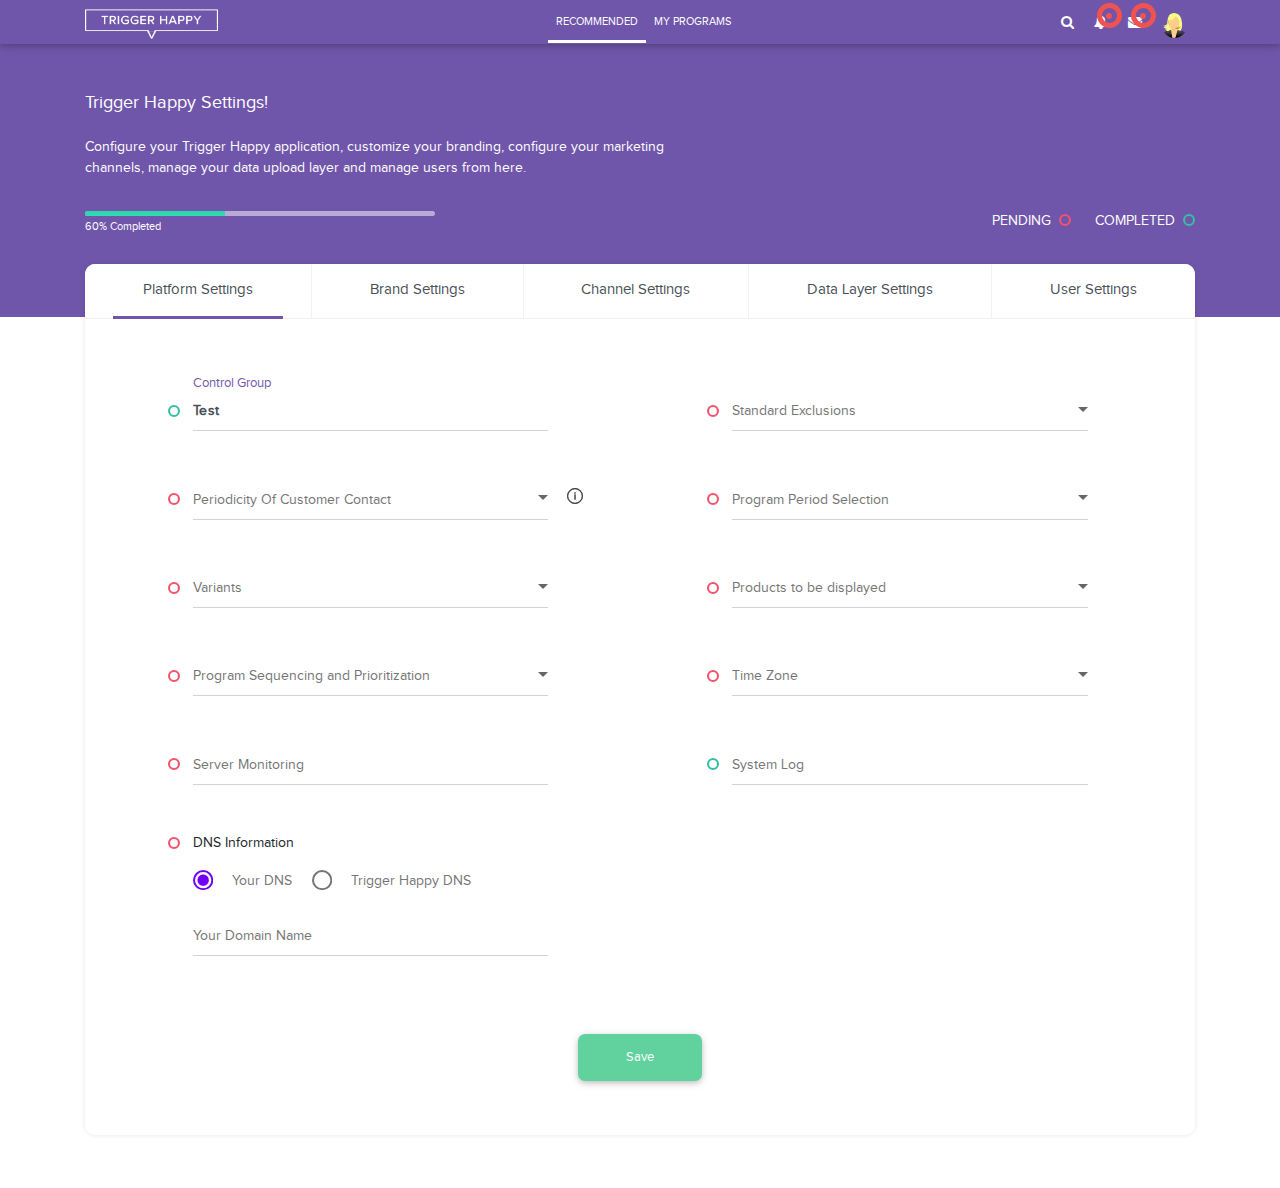
==== index.html @ 9b384349 "happy trigger html files" ====
<!DOCTYPE html>
<html lang="en">

<head>
  <meta charset="utf-8">
  <meta name="viewport" content="width=device-width, initial-scale=1, shrink-to-fit=no">
  <meta http-equiv="x-ua-compatible" content="ie=edge">
  <title>Happy Trigger</title>
  <!-- Font Awesome -->
  <link rel="stylesheet" href="https://maxcdn.bootstrapcdn.com/font-awesome/4.7.0/css/font-awesome.min.css">
  <!-- Bootstrap core CSS -->
  <link href="css/bootstrap.min.css" rel="stylesheet">
  <!-- Material Design Bootstrap -->
  <link href="css/mdb.min.css" rel="stylesheet">
  <!-- Your custom styles (optional) -->
  <link rel="stylesheet" href="styles.css" />
  <link href="css/skins/flat/purple.css" rel="stylesheet">
</head>

<body>
	<nav class="navbar navbar-expand-lg navbar-dark">
		<div class="container">
			<button class="navbar-toggler" type="button" data-toggle="collapse" data-target="#navbarTogglerDemo03" aria-controls="navbarTogglerDemo03"
			 aria-expanded="false" aria-label="Toggle navigation">
				<span class="navbar-toggler-icon"></span>
			</button>
			<a class="navbar-brand" href="#">
				<img src="img/happytrigger/logo.png" class="mh-25" alt="" title="" />
			</a>
			<div class="collapse navbar-collapse" id="navbarTogglerDemo03">
				<ul class="navbar-nav mr-auto mt-2 mt-lg-0">
					<li class="nav-item active">
						<a class="nav-link" href="#">RECOMMENDED</a>
					</li>
					<li class="nav-item">
						<a class="nav-link" href="#">MY PROGRAMS</a>
					</li>
				</ul>
				<ul class="header-cta my-2 my-lg-0 dropdown show">
					 <li class="ml-2 mr-2 pt-2 hidden-sm-down search-box"> <a class="hidden-sm-down text-muted color-white" href="javascript:void(0)"><i class="fa fa-search"></i></a>
                            <form class="app-search">
                                <input type="text" class="form-control" placeholder="Search here"> <a class="srh-btn"><i class="fa fa-close"></i></a> </form>
                        </li>
					
					<li class="ml-2 mr-2 pt-2 dropdown">
                            <a class="dropdown-toggle color-white text-muted text-muted  " href="#" data-toggle="dropdown" aria-haspopup="true" aria-expanded="false"> <i class="fa fa-bell"></i>
								<div class="notify"> <span class="heartbit"></span> <span class="point"></span> </div>
							</a>
                            <div class="dropdown-menu dropdown-menu-right mailbox animated zoomIn">
                                <ul class="default-ul">
                                    <li>
                                        <div class="drop-title">Notifications</div>
                                    </li>
                                    <li>
                                        <div class="message-center">
                                            <!-- Message -->
                                            <a href="#">
                                                <div class="btn btn-danger btn-circle m-r-10"><i class="fa fa-link"></i></div>
                                                <div class="mail-contnet">
                                                    <h5>This is title</h5> <span class="mail-desc">Just see the my new admin!</span> <span class="time">9:30 AM</span>
                                                </div>
                                            </a>
                                            <!-- Message -->
                                            <a href="#">
                                                <div class="btn btn-success btn-circle m-r-10"><i class="ti-calendar"></i></div>
                                                <div class="mail-contnet">
                                                    <h5>This is another title</h5> <span class="mail-desc">Just a reminder that you have event</span> <span class="time">9:10 AM</span>
                                                </div>
                                            </a>
                                            <!-- Message -->
                                            <a href="#">
                                                <div class="btn btn-info btn-circle m-r-10"><i class="ti-settings"></i></div>
                                                <div class="mail-contnet">
                                                    <h5>This is title</h5> <span class="mail-desc">You can customize this template as you want</span> <span class="time">9:08 AM</span>
                                                </div>
                                            </a>
                                            <!-- Message -->
                                            <a href="#">
                                                <div class="btn btn-primary btn-circle m-r-10"><i class="ti-user"></i></div>
                                                <div class="mail-contnet">
                                                    <h5>This is another title</h5> <span class="mail-desc">Just see the my admin!</span> <span class="time">9:02 AM</span>
                                                </div>
                                            </a>
                                        </div>
                                    </li>
                                    <li>
                                        <a class="nav-link text-center" href="javascript:void(0);"> <strong>Check all notifications</strong> <i class="fa fa-angle-right"></i> </a>
                                    </li>
                                </ul>
                            </div>
							
					</li>
					<li class="ml-2 mr-2 pt-2 dropdown">
                            <a class="dropdown-toggle text-muted color-white" href="#" id="2" data-toggle="dropdown" aria-haspopup="true" aria-expanded="false"> <i class="fa fa-envelope"></i>
								<div class="notify"> <span class="heartbit"></span> <span class="point"></span> </div>
							</a>
                            <div class="dropdown-menu dropdown-menu-right mailbox animated zoomIn" aria-labelledby="2">
                                <ul class="default-ul">
                                    <li>
                                        <div class="drop-title">You have 4 new messages</div>
                                    </li>
                                    <li>
                                        <div class="message-center">
                                            <!-- Message -->
                                            <a href="#">
                                                <div class="user-img"> <img src="img/happytrigger/users/5.jpg" alt="user" class="img-circle"> <span class="profile-status online pull-right"></span> </div>
                                                <div class="mail-contnet">
                                                    <h5>Michael Qin</h5> <span class="mail-desc">Just see the my admin!</span> <span class="time">9:30 AM</span>
                                                </div>
                                            </a>
                                            <!-- Message -->
                                            <a href="#">
                                                <div class="user-img"> <img src="img/happytrigger/users/2.jpg" alt="user" class="img-circle"> <span class="profile-status busy pull-right"></span> </div>
                                                <div class="mail-contnet">
                                                    <h5>John Doe</h5> <span class="mail-desc">I've sung a song! See you at</span> <span class="time">9:10 AM</span>
                                                </div>
                                            </a>
                                            <!-- Message -->
                                            <a href="#">
                                                <div class="user-img"> <img src="img/happytrigger/users/3.jpg" alt="user" class="img-circle"> <span class="profile-status away pull-right"></span> </div>
                                                <div class="mail-contnet">
                                                    <h5>Mr. John</h5> <span class="mail-desc">I am a singer!</span> <span class="time">9:08 AM</span>
                                                </div>
                                            </a>
                                            <!-- Message -->
                                            <a href="#">
                                                <div class="user-img"> <img src="img/happytrigger/users/4.jpg" alt="user" class="img-circle"> <span class="profile-status offline pull-right"></span> </div>
                                                <div class="mail-contnet">
                                                    <h5>Michael Qin</h5> <span class="mail-desc">Just see the my admin!</span> <span class="time">9:02 AM</span>
                                                </div>
                                            </a>
                                        </div>
                                    </li>
                                    <li>
                                        <a class="nav-link text-center" href="javascript:void(0);"> <strong>See all e-Mails</strong> <i class="fa fa-angle-right"></i> </a>
                                    </li>
                                </ul>
                            </div>
                        </li>
					<!-- <li class="ml-2 mr-2 pt-2 dropdown show"><a href="#" data-toggle="dropdown" aria-haspopup="true" aria-expanded="false" class="color-white"><i class="fa fa-bell"></i></a>
						<div class="dropdown-menu" aria-labelledby="dropdownMenuLink">
							<a class="dropdown-item" href="#">Action</a>
							<a class="dropdown-item" href="#">Another action</a>
							<a class="dropdown-item" href="#">Something else here</a>
						</div>
					</li>
					<li class="ml-2 mr-2 pt-2 dropdown show"><a href="#" data-toggle="dropdown" aria-haspopup="true" aria-expanded="false" class="color-white"><i class="fa fa-envelope"></i></a>
						<div class="dropdown-menu" aria-labelledby="dropdownMenuLink">
							<a class="dropdown-item" href="#">Action</a>
							<a class="dropdown-item" href="#">Another action</a>
							<a class="dropdown-item" href="#">Something else here</a>
						</div>
					</li> -->
				
					<li class="ml-2 mr-2 pt-1 mb-pull-right "><img class="img-responsive rounded-circle" width="25" height="25" src="img/happytrigger/user-icon.png"
						 alt="" title="" /></li>
				</ul>
			</div>
		</div>
	</nav>

	<section class="header-bottom py-5">
		<div class="container">
			<div class="row">
				<div class="col-sm-12">
					<h4 class="color-white pb-3">Trigger Happy Settings!</h4>
					<p class="color-white">Configure your Trigger Happy application, customize your branding, configure your marketing <br/> channels, manage your data upload layer and manage users from here.</p>
				</div>
			</div>
			<div class="row mt-3 pb-3">
				<div class="col-sm-12 col-md-4">
					<div class="progress" style="height:5px">
						<div class="progress-bar" style="width:40%;height:10px"></div>
					</div>
					<p class="color-white"><small>60% Completed</small></p>
				</div>
				<div class="col-sm-12 col-md-8 text-right">
					<ul class="default-ul pull-right status-ul color-white li-iblock">
						<li class="pending text-uppercase">Pending</li>
						<li class="completed text-uppercase">Completed</li>
					</ul>
				</div>
			</div>
		</div>
	</section>
	<section class="settings-area">
		<div class="container">
			<div class="settings-area">
				<ul class="nav nav-pills nav-fill mb-tabs">
					<li class="nav-item">
						<a class="nav-link active" data-toggle="tab" href="#tab1">Platform Settings</a>
					</li>
					<li class="nav-item">
						<a class="nav-link" data-toggle="tab" href="#tab2">Brand Settings</a>
					</li>
					<li class="nav-item">
						<a class="nav-link" data-toggle="tab" href="#tab3">Channel Settings</a>
					</li>
					<li class="nav-item">
						<a class="nav-link" data-toggle="tab" href="#tab3">Data Layer Settings</a>
					</li>
					<li class="nav-item">
						<a class="nav-link" data-toggle="tab" href="#tab3">User Settings</a>
					</li>
				</ul>
				<!-- Tab panes -->
				<div class="tab-content mb-form-fields pt-5">
					<div class="tab-pane active container" id="tab1">
						<div class="row">
							<div class="col-md-10 offset-md-1">
								<div class="row justify-content-between">
									<div class="col-md-5">
										<div class="form-group md-form completed">
											<input type="text" value="Test" id="form1" class="form-control">
											<label for="form1" class="">Control Group</label>
										</div>
									</div>
									<div class="col-md-5">
										<div class="form-group md-form pending select-field">
											<input type="text" id="form2" class="form-control open-input-modal">
											<label for="form2" class="">Standard Exclusions</label>
										</div>
									</div>
								</div>
								
								<div class="row justify-content-between">
									<div class="col-md-5">
										<div class="form-group md-form pending help-area select-field">
											<input type="text" id="form3" class="form-control open-input-modal">
											<label for="form3" class="">Periodicity Of Customer Contact</label>
											<a class="help-tag"  data-toggle="tooltip" data-placement="top" title="Pleaes select the time period before which a product <br /> account contacted via a particular Program may not be" href="javascript:void(0);">
												<img src="img/happytrigger/info.svg" alt="" title="" />
											</a>
										</div>
									</div>
									<div class="col-md-5">
										<div class="form-group md-form pending select-field">
											<input type="text" id="form4" class="form-control open-input-modal">
											<label for="form4" class="">Program Period Selection</label>
										</div>
									</div>
								</div>
								
								<div class="row justify-content-between">
									<div class="col-md-5">
										<div class="form-group md-form pending select-field">
											<input type="text" id="form5" class="form-control open-input-modal">
											<label for="form5" class="">Variants</label>
										</div>
									</div>
									<div class="col-md-5">
										<div class="form-group md-form pending select-field">
											<input type="text" id="form7" class="form-control open-input-modal">
											<label for="form7" class="">Products to be displayed</label>
										</div>
									</div>
								</div>
								
								<div class="row justify-content-between">
									<div class="col-md-5">
										<div class="form-group md-form pending select-field">
											<input type="text" id="form8" class="form-control open-input-modal">
											<label for="form8" class="">Program Sequencing and Prioritization</label>
										</div>
									</div>
									<div class="col-md-5">
										<div class="form-group md-form pending select-field">
											<input type="text" id="form9" class="form-control open-input-modal">
											<label for="form9" class="">Time Zone</label>
										</div>
									</div>
								</div>
								
								<div class="row justify-content-between">
									<div class="col-md-5">
										<div class="form-group md-form pending">
											<input type="text" id="form10" class="form-control">
											<label for="form10" class="">Server Monitoring</label>
										</div>
									</div>
									<div class="col-md-5">
										<div class="form-group md-form completed">
											<input type="text" id="form11" class="form-control">
											<label for="form11" class="">System Log</label>
										</div>
									</div>
								</div>
								<div class="row justify-content-between">
									<div class="col-md-5">
										<div class="form-group md-form pending radio-section">
											<p>DNS Information</p>
												<div class="t-radio mb-3">
														<input type="radio" name="iCheck" id="your-dns" checked> <label for="your-dns" class="mr-3">Your DNS</label>
														<input type="radio" id="happy-dns" name="iCheck"> <label for="happy-dns">Trigger Happy DNS</label>
												</div>
										</div>
										<div class="form-group md-form">
											<input type="text" class="form-control" id="form12" name="" title="" />
											<label for="form12" class="">Your Domain Name</label>
										</div>
										
									</div>
								</div>
								<div class="row py-5">
									<div class="col-md-12 text-center">
										<button type="button" class="text-capitalize btn btn-success btn-mb-success pl-5 pr-5">Save</button>
									</div>
								</div>
							</div>
						</div>
					</div>
					<div class="tab-pane container" id="tab2">
						Tab 2
					</div>
					<div class="tab-pane container" id="tab3">tab3</div>
				</div>
			</div>
		</div>
	</section>
	

  <!-- SCRIPTS -->
  <!-- JQuery -->
  <script type="text/javascript" src="js/jquery-3.3.1.min.js"></script>
  <!-- Bootstrap tooltips -->
  <script type="text/javascript" src="js/popper.min.js"></script>
  <!-- Bootstrap core JavaScript -->
  <script type="text/javascript" src="js/bootstrap.min.js"></script>
  <!-- MDB core JavaScript -->
  <script type="text/javascript" src="js/mdb.min.js"></script>
  <script type="text/javascript" src="js/jquery.slimscroll.min.js"></script>
  <script src="js/icheck.js"></script>
  
	<script>
		jQuery(document).ready(function(){
			
			// Modal
			$("input.open-input-modal").click(function(){
				$("#centralModallg").modal('show');
			});
			
			// Slimscroll
			$('.message-center').slimScroll({
				position: "right",
	            size: "5px",
	            color: "#dcdcdc"
			});
			
			// Tooltip
			$('[data-toggle="tooltip"]').tooltip({
				html : true
			});
			
			// Search implementation
			$(".search-box a, .search-box .app-search .srh-btn").on("click", function() {
				$(".app-search").slideToggle(200);
			});
			
			// icheck
			$('input').iCheck({
				checkboxClass: 'icheckbox_flat-purple',
				radioClass: 'iradio_flat-purple'
			});
			
			
		});
	</script>
	
	<!-- Central Modal Small -->
<div class="modal fade" id="centralModallg" tabindex="-1" role="dialog" aria-labelledby="myModalLabel" aria-hidden="true">

    <div class="modal-dialog modal-dialog-centered modal-lg" role="document">
    <!-- Change class .modal-sm to change the size of the modal -->


      <div class="modal-content multi-select-modal">
        <div class="modal-header py-3 px-4">
          <h4 class="modal-title w-100" id="myModalLabel">Products to be displayed</h4>
          <button type="button" class="close" data-dismiss="modal" aria-label="Close">
            <span aria-hidden="true">&times;</span>
          </button>
        </div>
        <div class="modal-body p-4">
			<div class="row">
				<div class="col-sm-6 col-md-4">
					<div class="custom-control mb-3 custom-checkbox input-selected">
						<input type="checkbox"> 
						<label>Default checkbox 1</label>
					</div>
				</div>
				<div class="col-sm-6 col-md-4">
					<div class="custom-control mb-3 custom-checkbox">
						<input type="checkbox"> 
						<label>Default checkbox 2</label>
					</div>
				</div>
				<div class="col-sm-6 col-md-4">
					<div class="custom-control mb-3 custom-checkbox">
						<input type="checkbox"> 
						<label>Default checkbox 3</label>
					</div>
				</div>
			</div>
			
			<div class="row">
				<div class="col-sm-6 col-md-4">
					<div class="custom-control mb-3 custom-radio">
						<input type="radio" name="default"> 
						<label>Default Radio 1</label>
					</div>
				</div>
				
				<div class="col-sm-6 col-md-4">
					<div class="custom-control mb-3 custom-radio">
					  <input type="radio" name="default"> 
					  <label>Default Radio 2</label>
					</div>
				</div>
				
				<div class="col-sm-6 col-md-4">
					<div class="custom-control mb-3 custom-radio input-selected">
						  <input type="radio" name="default"> 
						  <label>Default Radio 3</label>
					</div>
				</div>
				
				<div class="col-sm-6 col-md-4">
					<div class="custom-control mb-3 custom-radio">
					  <input type="radio" name="default"> 
					  <label>Default Radio 4</label>
					</div>
				</div>
			</div>
        </div>
        <div class="modal-footer py-3 px-4">
          <button type="button" class="btn btn-success btn-mb-success pl-5 pr-5 text-capitalize">Save</button>
        </div>
      </div>
    </div>
  </div>
  <!-- Central Modal Small -->
  
</body>

</html>
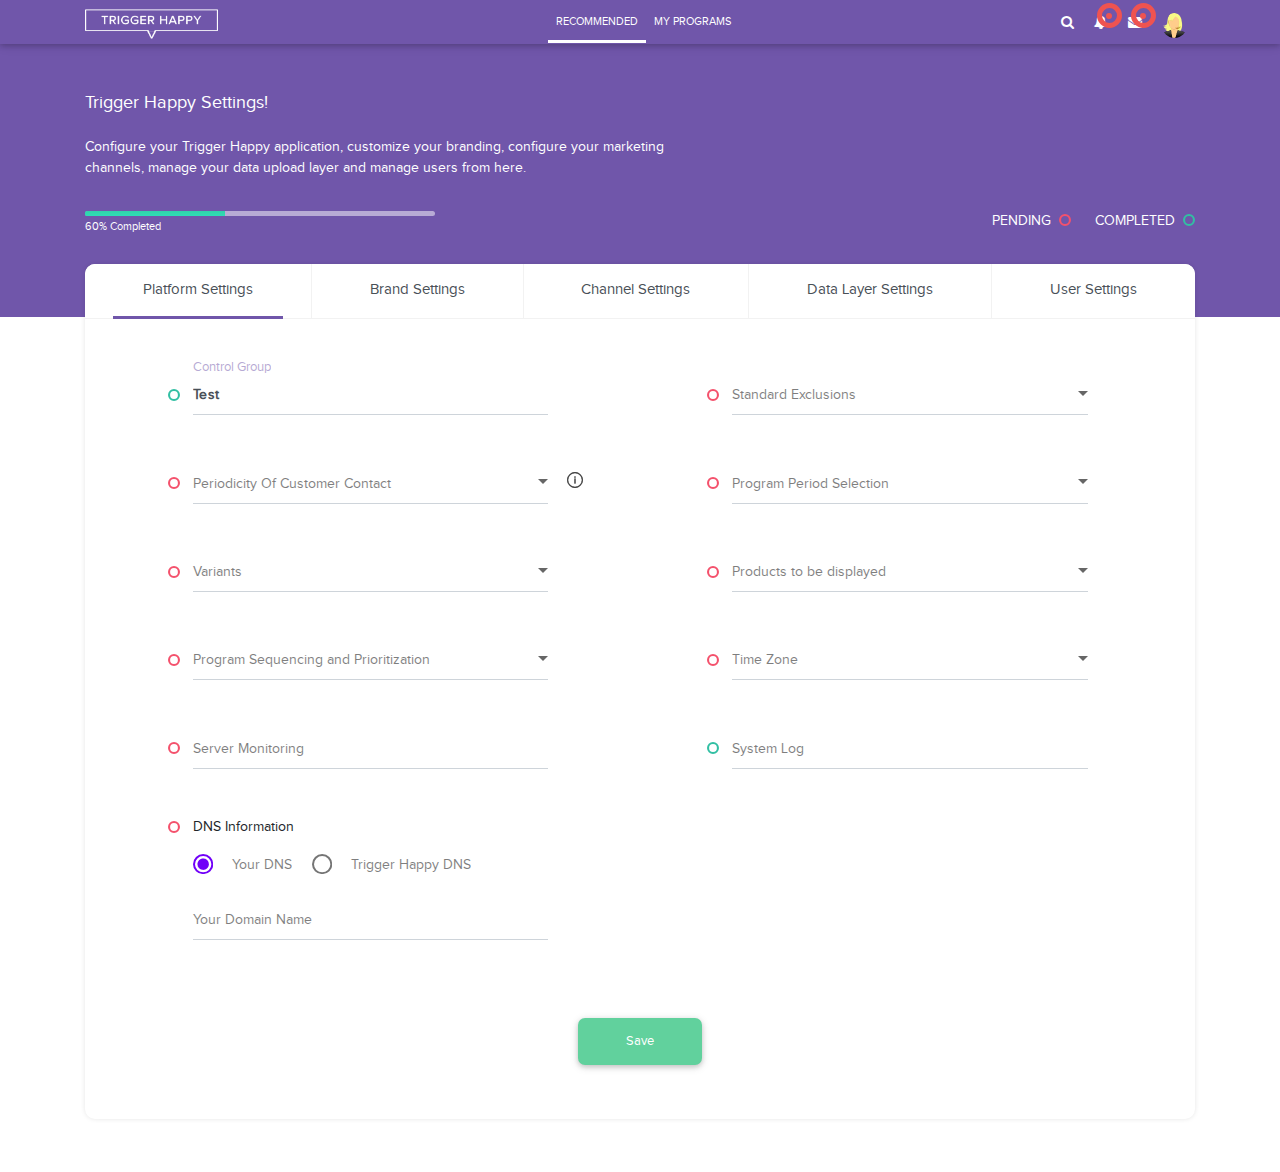
==== commit 7c51b49d: "new tabs added" ====
--- a/index.html
+++ b/index.html
@@ -2,142 +2,141 @@
 <html lang="en">
 
 <head>
-  <meta charset="utf-8">
-  <meta name="viewport" content="width=device-width, initial-scale=1, shrink-to-fit=no">
-  <meta http-equiv="x-ua-compatible" content="ie=edge">
-  <title>Happy Trigger</title>
-  <!-- Font Awesome -->
-  <link rel="stylesheet" href="https://maxcdn.bootstrapcdn.com/font-awesome/4.7.0/css/font-awesome.min.css">
-  <!-- Bootstrap core CSS -->
-  <link href="css/bootstrap.min.css" rel="stylesheet">
-  <!-- Material Design Bootstrap -->
-  <link href="css/mdb.min.css" rel="stylesheet">
-  <!-- Your custom styles (optional) -->
-  <link rel="stylesheet" href="styles.css" />
-  <link href="css/skins/flat/purple.css" rel="stylesheet">
+    <meta charset="utf-8">
+    <meta name="viewport" content="width=device-width, initial-scale=1, shrink-to-fit=no">
+    <meta http-equiv="x-ua-compatible" content="ie=edge">
+    <title>Happy Trigger</title>
+    <!-- Font Awesome -->
+    <link rel="stylesheet" href="https://maxcdn.bootstrapcdn.com/font-awesome/4.7.0/css/font-awesome.min.css">
+    <!-- Bootstrap core CSS -->
+    <link href="css/bootstrap.min.css" rel="stylesheet">
+    <!-- Material Design Bootstrap -->
+    <link href="css/mdb.min.css" rel="stylesheet">
+    <!-- Your custom styles (optional) -->
+    <link rel="stylesheet" href="styles.css" />
+    <link href="css/skins/flat/purple.css" rel="stylesheet">
 </head>
 
 <body>
-	<nav class="navbar navbar-expand-lg navbar-dark">
-		<div class="container">
-			<button class="navbar-toggler" type="button" data-toggle="collapse" data-target="#navbarTogglerDemo03" aria-controls="navbarTogglerDemo03"
-			 aria-expanded="false" aria-label="Toggle navigation">
-				<span class="navbar-toggler-icon"></span>
-			</button>
-			<a class="navbar-brand" href="#">
-				<img src="img/happytrigger/logo.png" class="mh-25" alt="" title="" />
-			</a>
-			<div class="collapse navbar-collapse" id="navbarTogglerDemo03">
-				<ul class="navbar-nav mr-auto mt-2 mt-lg-0">
-					<li class="nav-item active">
-						<a class="nav-link" href="#">RECOMMENDED</a>
-					</li>
-					<li class="nav-item">
-						<a class="nav-link" href="#">MY PROGRAMS</a>
-					</li>
-				</ul>
-				<ul class="header-cta my-2 my-lg-0 dropdown show">
-					 <li class="ml-2 mr-2 pt-2 hidden-sm-down search-box"> <a class="hidden-sm-down text-muted color-white" href="javascript:void(0)"><i class="fa fa-search"></i></a>
-                            <form class="app-search">
-                                <input type="text" class="form-control" placeholder="Search here"> <a class="srh-btn"><i class="fa fa-close"></i></a> </form>
-                        </li>
-					
-					<li class="ml-2 mr-2 pt-2 dropdown">
-                            <a class="dropdown-toggle color-white text-muted text-muted  " href="#" data-toggle="dropdown" aria-haspopup="true" aria-expanded="false"> <i class="fa fa-bell"></i>
-								<div class="notify"> <span class="heartbit"></span> <span class="point"></span> </div>
-							</a>
-                            <div class="dropdown-menu dropdown-menu-right mailbox animated zoomIn">
-                                <ul class="default-ul">
-                                    <li>
-                                        <div class="drop-title">Notifications</div>
-                                    </li>
-                                    <li>
-                                        <div class="message-center">
-                                            <!-- Message -->
-                                            <a href="#">
-                                                <div class="btn btn-danger btn-circle m-r-10"><i class="fa fa-link"></i></div>
-                                                <div class="mail-contnet">
-                                                    <h5>This is title</h5> <span class="mail-desc">Just see the my new admin!</span> <span class="time">9:30 AM</span>
-                                                </div>
-                                            </a>
-                                            <!-- Message -->
-                                            <a href="#">
-                                                <div class="btn btn-success btn-circle m-r-10"><i class="ti-calendar"></i></div>
-                                                <div class="mail-contnet">
-                                                    <h5>This is another title</h5> <span class="mail-desc">Just a reminder that you have event</span> <span class="time">9:10 AM</span>
-                                                </div>
-                                            </a>
-                                            <!-- Message -->
-                                            <a href="#">
-                                                <div class="btn btn-info btn-circle m-r-10"><i class="ti-settings"></i></div>
-                                                <div class="mail-contnet">
-                                                    <h5>This is title</h5> <span class="mail-desc">You can customize this template as you want</span> <span class="time">9:08 AM</span>
-                                                </div>
-                                            </a>
-                                            <!-- Message -->
-                                            <a href="#">
-                                                <div class="btn btn-primary btn-circle m-r-10"><i class="ti-user"></i></div>
-                                                <div class="mail-contnet">
-                                                    <h5>This is another title</h5> <span class="mail-desc">Just see the my admin!</span> <span class="time">9:02 AM</span>
-                                                </div>
-                                            </a>
-                                        </div>
-                                    </li>
-                                    <li>
-                                        <a class="nav-link text-center" href="javascript:void(0);"> <strong>Check all notifications</strong> <i class="fa fa-angle-right"></i> </a>
-                                    </li>
-                                </ul>
-                            </div>
-							
-					</li>
-					<li class="ml-2 mr-2 pt-2 dropdown">
-                            <a class="dropdown-toggle text-muted color-white" href="#" id="2" data-toggle="dropdown" aria-haspopup="true" aria-expanded="false"> <i class="fa fa-envelope"></i>
-								<div class="notify"> <span class="heartbit"></span> <span class="point"></span> </div>
-							</a>
-                            <div class="dropdown-menu dropdown-menu-right mailbox animated zoomIn" aria-labelledby="2">
-                                <ul class="default-ul">
-                                    <li>
-                                        <div class="drop-title">You have 4 new messages</div>
-                                    </li>
-                                    <li>
-                                        <div class="message-center">
-                                            <!-- Message -->
-                                            <a href="#">
-                                                <div class="user-img"> <img src="img/happytrigger/users/5.jpg" alt="user" class="img-circle"> <span class="profile-status online pull-right"></span> </div>
-                                                <div class="mail-contnet">
-                                                    <h5>Michael Qin</h5> <span class="mail-desc">Just see the my admin!</span> <span class="time">9:30 AM</span>
-                                                </div>
-                                            </a>
-                                            <!-- Message -->
-                                            <a href="#">
-                                                <div class="user-img"> <img src="img/happytrigger/users/2.jpg" alt="user" class="img-circle"> <span class="profile-status busy pull-right"></span> </div>
-                                                <div class="mail-contnet">
-                                                    <h5>John Doe</h5> <span class="mail-desc">I've sung a song! See you at</span> <span class="time">9:10 AM</span>
-                                                </div>
-                                            </a>
-                                            <!-- Message -->
-                                            <a href="#">
-                                                <div class="user-img"> <img src="img/happytrigger/users/3.jpg" alt="user" class="img-circle"> <span class="profile-status away pull-right"></span> </div>
-                                                <div class="mail-contnet">
-                                                    <h5>Mr. John</h5> <span class="mail-desc">I am a singer!</span> <span class="time">9:08 AM</span>
-                                                </div>
-                                            </a>
-                                            <!-- Message -->
-                                            <a href="#">
-                                                <div class="user-img"> <img src="img/happytrigger/users/4.jpg" alt="user" class="img-circle"> <span class="profile-status offline pull-right"></span> </div>
-                                                <div class="mail-contnet">
-                                                    <h5>Michael Qin</h5> <span class="mail-desc">Just see the my admin!</span> <span class="time">9:02 AM</span>
-                                                </div>
-                                            </a>
-                                        </div>
-                                    </li>
-                                    <li>
-                                        <a class="nav-link text-center" href="javascript:void(0);"> <strong>See all e-Mails</strong> <i class="fa fa-angle-right"></i> </a>
-                                    </li>
-                                </ul>
-                            </div>
-                        </li>
-					<!-- <li class="ml-2 mr-2 pt-2 dropdown show"><a href="#" data-toggle="dropdown" aria-haspopup="true" aria-expanded="false" class="color-white"><i class="fa fa-bell"></i></a>
+    <nav class="navbar navbar-expand-lg navbar-dark">
+        <div class="container">
+            <button class="navbar-toggler" type="button" data-toggle="collapse" data-target="#navbarTogglerDemo03" aria-controls="navbarTogglerDemo03" aria-expanded="false" aria-label="Toggle navigation">
+                <span class="navbar-toggler-icon"></span>
+            </button>
+            <a class="navbar-brand" href="#">
+                <img src="img/happytrigger/logo.png" class="mh-25" alt="" title="" />
+            </a>
+            <div class="collapse navbar-collapse" id="navbarTogglerDemo03">
+                <ul class="navbar-nav mr-auto mt-2 mt-lg-0">
+                    <li class="nav-item active">
+                        <a class="nav-link" href="#">RECOMMENDED</a>
+                    </li>
+                    <li class="nav-item">
+                        <a class="nav-link" href="#">MY PROGRAMS</a>
+                    </li>
+                </ul>
+                <ul class="header-cta my-2 my-lg-0 dropdown show">
+                    <li class="ml-2 mr-2 pt-2 hidden-sm-down search-box"> <a class="hidden-sm-down text-muted color-white" href="javascript:void(0)"><i class="fa fa-search"></i></a>
+                        <form class="app-search">
+                            <input type="text" class="form-control" placeholder="Search here"> <a class="srh-btn"><i class="fa fa-close"></i></a> </form>
+                    </li>
+
+                    <li class="ml-2 mr-2 pt-2 dropdown">
+                        <a class="dropdown-toggle color-white text-muted text-muted  " href="#" data-toggle="dropdown" aria-haspopup="true" aria-expanded="false"> <i class="fa fa-bell"></i>
+                            <div class="notify"> <span class="heartbit"></span> <span class="point"></span> </div>
+                        </a>
+                        <div class="dropdown-menu dropdown-menu-right mailbox animated zoomIn">
+                            <ul class="default-ul">
+                                <li>
+                                    <div class="drop-title">Notifications</div>
+                                </li>
+                                <li>
+                                    <div class="message-center">
+                                        <!-- Message -->
+                                        <a href="#">
+                                            <div class="btn btn-danger btn-circle m-r-10"><i class="fa fa-link"></i></div>
+                                            <div class="mail-contnet">
+                                                <h5>This is title</h5> <span class="mail-desc">Just see the my new admin!</span> <span class="time">9:30 AM</span>
+                                            </div>
+                                        </a>
+                                        <!-- Message -->
+                                        <a href="#">
+                                            <div class="btn btn-success btn-circle m-r-10"><i class="ti-calendar"></i></div>
+                                            <div class="mail-contnet">
+                                                <h5>This is another title</h5> <span class="mail-desc">Just a reminder that you have event</span> <span class="time">9:10 AM</span>
+                                            </div>
+                                        </a>
+                                        <!-- Message -->
+                                        <a href="#">
+                                            <div class="btn btn-info btn-circle m-r-10"><i class="ti-settings"></i></div>
+                                            <div class="mail-contnet">
+                                                <h5>This is title</h5> <span class="mail-desc">You can customize this template as you want</span> <span class="time">9:08 AM</span>
+                                            </div>
+                                        </a>
+                                        <!-- Message -->
+                                        <a href="#">
+                                            <div class="btn btn-primary btn-circle m-r-10"><i class="ti-user"></i></div>
+                                            <div class="mail-contnet">
+                                                <h5>This is another title</h5> <span class="mail-desc">Just see the my admin!</span> <span class="time">9:02 AM</span>
+                                            </div>
+                                        </a>
+                                    </div>
+                                </li>
+                                <li>
+                                    <a class="nav-link text-center" href="javascript:void(0);"> <strong>Check all notifications</strong> <i class="fa fa-angle-right"></i> </a>
+                                </li>
+                            </ul>
+                        </div>
+
+                    </li>
+                    <li class="ml-2 mr-2 pt-2 dropdown">
+                        <a class="dropdown-toggle text-muted color-white" href="#" id="2" data-toggle="dropdown" aria-haspopup="true" aria-expanded="false"> <i class="fa fa-envelope"></i>
+                            <div class="notify"> <span class="heartbit"></span> <span class="point"></span> </div>
+                        </a>
+                        <div class="dropdown-menu dropdown-menu-right mailbox animated zoomIn" aria-labelledby="2">
+                            <ul class="default-ul">
+                                <li>
+                                    <div class="drop-title">You have 4 new messages</div>
+                                </li>
+                                <li>
+                                    <div class="message-center">
+                                        <!-- Message -->
+                                        <a href="#">
+                                            <div class="user-img"> <img src="img/happytrigger/users/5.jpg" alt="user" class="img-circle"> <span class="profile-status online pull-right"></span> </div>
+                                            <div class="mail-contnet">
+                                                <h5>Michael Qin</h5> <span class="mail-desc">Just see the my admin!</span> <span class="time">9:30 AM</span>
+                                            </div>
+                                        </a>
+                                        <!-- Message -->
+                                        <a href="#">
+                                            <div class="user-img"> <img src="img/happytrigger/users/2.jpg" alt="user" class="img-circle"> <span class="profile-status busy pull-right"></span> </div>
+                                            <div class="mail-contnet">
+                                                <h5>John Doe</h5> <span class="mail-desc">I've sung a song! See you at</span> <span class="time">9:10 AM</span>
+                                            </div>
+                                        </a>
+                                        <!-- Message -->
+                                        <a href="#">
+                                            <div class="user-img"> <img src="img/happytrigger/users/3.jpg" alt="user" class="img-circle"> <span class="profile-status away pull-right"></span> </div>
+                                            <div class="mail-contnet">
+                                                <h5>Mr. John</h5> <span class="mail-desc">I am a singer!</span> <span class="time">9:08 AM</span>
+                                            </div>
+                                        </a>
+                                        <!-- Message -->
+                                        <a href="#">
+                                            <div class="user-img"> <img src="img/happytrigger/users/4.jpg" alt="user" class="img-circle"> <span class="profile-status offline pull-right"></span> </div>
+                                            <div class="mail-contnet">
+                                                <h5>Michael Qin</h5> <span class="mail-desc">Just see the my admin!</span> <span class="time">9:02 AM</span>
+                                            </div>
+                                        </a>
+                                    </div>
+                                </li>
+                                <li>
+                                    <a class="nav-link text-center" href="javascript:void(0);"> <strong>See all e-Mails</strong> <i class="fa fa-angle-right"></i> </a>
+                                </li>
+                            </ul>
+                        </div>
+                    </li>
+                    <!-- <li class="ml-2 mr-2 pt-2 dropdown show"><a href="#" data-toggle="dropdown" aria-haspopup="true" aria-expanded="false" class="color-white"><i class="fa fa-bell"></i></a>
 						<div class="dropdown-menu" aria-labelledby="dropdownMenuLink">
 							<a class="dropdown-item" href="#">Action</a>
 							<a class="dropdown-item" href="#">Another action</a>
@@ -151,295 +150,656 @@
 							<a class="dropdown-item" href="#">Something else here</a>
 						</div>
 					</li> -->
-				
-					<li class="ml-2 mr-2 pt-1 mb-pull-right "><img class="img-responsive rounded-circle" width="25" height="25" src="img/happytrigger/user-icon.png"
-						 alt="" title="" /></li>
-				</ul>
-			</div>
-		</div>
-	</nav>
-
-	<section class="header-bottom py-5">
-		<div class="container">
-			<div class="row">
-				<div class="col-sm-12">
-					<h4 class="color-white pb-3">Trigger Happy Settings!</h4>
-					<p class="color-white">Configure your Trigger Happy application, customize your branding, configure your marketing <br/> channels, manage your data upload layer and manage users from here.</p>
-				</div>
-			</div>
-			<div class="row mt-3 pb-3">
-				<div class="col-sm-12 col-md-4">
-					<div class="progress" style="height:5px">
-						<div class="progress-bar" style="width:40%;height:10px"></div>
+
+                    <li class="ml-2 mr-2 pt-1 mb-pull-right "><img class="img-responsive rounded-circle" width="25" height="25" src="img/happytrigger/user-icon.png" alt="" title="" /></li>
+                </ul>
+            </div>
+        </div>
+    </nav>
+
+    <section class="header-bottom py-5">
+        <div class="container">
+            <div class="row">
+                <div class="col-sm-12">
+                    <h4 class="color-white pb-3">Trigger Happy Settings!</h4>
+                    <p class="color-white">Configure your Trigger Happy application, customize your branding, configure your marketing
+                        <br/> channels, manage your data upload layer and manage users from here.</p>
+                </div>
+            </div>
+            <div class="row mt-3 pb-3">
+                <div class="col-sm-12 col-md-4">
+                    <div class="progress" style="height:5px">
+                        <div class="progress-bar" style="width:40%;height:10px"></div>
+                    </div>
+                    <p class="color-white"><small>60% Completed</small></p>
+                </div>
+                <div class="col-sm-12 col-md-8 text-right">
+                    <ul class="default-ul pull-right status-ul color-white li-iblock">
+                        <li class="pending text-uppercase">Pending</li>
+                        <li class="completed text-uppercase">Completed</li>
+                    </ul>
+                </div>
+            </div>
+        </div>
+    </section>
+    <section class="settings-area">
+        <div class="container">
+            <div class="settings-area">
+                <ul class="nav nav-pills nav-fill mb-tabs">
+                    <li class="nav-item">
+                        <a class="nav-link active" data-toggle="tab" href="#tab1">Platform Settings</a>
+                    </li>
+                    <li class="nav-item">
+                        <a class="nav-link" data-toggle="tab" href="#tab2">Brand Settings</a>
+                    </li>
+                    <li class="nav-item">
+                        <a class="nav-link" data-toggle="tab" href="#tab3">Channel Settings</a>
+                    </li>
+                    <li class="nav-item">
+                        <a class="nav-link" data-toggle="tab" href="#tab4">Data Layer Settings</a>
+                    </li>
+                    <li class="nav-item">
+                        <a class="nav-link" data-toggle="tab" href="#tab5">User Settings</a>
+                    </li>
+                </ul>
+                <!-- Tab panes -->
+                <div class="tab-content mb-form-fields pt-4 mt-2">
+                    <div class="tab-pane active container" id="tab1">
+                        <div class="row">
+                            <div class="col-md-10 offset-md-1">
+                                <div class="row justify-content-between">
+                                    <div class="col-md-5">
+                                        <div class="form-group md-form completed">
+                                            <input type="text" value="Test" id="form1" class="form-control">
+                                            <label for="form1" class="">Control Group</label>
+                                        </div>
+                                    </div>
+                                    <div class="col-md-5">
+                                        <div class="form-group md-form pending select-field">
+                                            <input type="text" id="form2" class="form-control open-input-modal">
+                                            <label for="form2" class="">Standard Exclusions</label>
+                                        </div>
+                                    </div>
+                                </div>
+
+                                <div class="row justify-content-between">
+                                    <div class="col-md-5">
+                                        <div class="form-group md-form pending help-area select-field">
+                                            <input type="text" id="form3" class="form-control open-input-modal">
+                                            <label for="form3" class="">Periodicity Of Customer Contact</label>
+                                            <a class="help-tag" data-toggle="tooltip" data-placement="top" title="Pleaes select the time period before which a product <br /> account contacted via a particular Program may not be" href="javascript:void(0);">
+                                                <img src="img/happytrigger/info.svg" alt="" title="" />
+                                            </a>
+                                        </div>
+                                    </div>
+                                    <div class="col-md-5">
+                                        <div class="form-group md-form pending select-field">
+                                            <input type="text" id="form4" class="form-control open-input-modal">
+                                            <label for="form4" class="">Program Period Selection</label>
+                                        </div>
+                                    </div>
+                                </div>
+
+                                <div class="row justify-content-between">
+                                    <div class="col-md-5">
+                                        <div class="form-group md-form pending select-field">
+                                            <input type="text" id="form5" class="form-control open-input-modal">
+                                            <label for="form5" class="">Variants</label>
+                                        </div>
+                                    </div>
+                                    <div class="col-md-5">
+                                        <div class="form-group md-form pending select-field">
+                                            <input type="text" id="form7" class="form-control open-input-modal">
+                                            <label for="form7" class="">Products to be displayed</label>
+                                        </div>
+                                    </div>
+                                </div>
+
+                                <div class="row justify-content-between">
+                                    <div class="col-md-5">
+                                        <div class="form-group md-form pending select-field">
+                                            <input type="text" id="form8" class="form-control open-input-modal">
+                                            <label for="form8" class="">Program Sequencing and Prioritization</label>
+                                        </div>
+                                    </div>
+                                    <div class="col-md-5">
+                                        <div class="form-group md-form pending select-field">
+                                            <input type="text" id="form9" class="form-control open-input-modal">
+                                            <label for="form9" class="">Time Zone</label>
+                                        </div>
+                                    </div>
+                                </div>
+
+                                <div class="row justify-content-between">
+                                    <div class="col-md-5">
+                                        <div class="form-group md-form pending">
+                                            <input type="text" id="form10" class="form-control">
+                                            <label for="form10" class="">Server Monitoring</label>
+                                        </div>
+                                    </div>
+                                    <div class="col-md-5">
+                                        <div class="form-group md-form completed">
+                                            <input type="text" id="form11" class="form-control">
+                                            <label for="form11" class="">System Log</label>
+                                        </div>
+                                    </div>
+                                </div>
+                                <div class="row justify-content-between">
+                                    <div class="col-md-5">
+                                        <div class="form-group md-form pending radio-section">
+                                            <p>DNS Information</p>
+                                            <div class="t-radio mb-3">
+                                                <input type="radio" name="iCheck" id="your-dns" checked>
+                                                <label for="your-dns" class="mr-3">Your DNS</label>
+                                                <input type="radio" id="happy-dns" name="iCheck">
+                                                <label for="happy-dns">Trigger Happy DNS</label>
+                                            </div>
+                                        </div>
+                                        <div class="form-group md-form">
+                                            <input type="text" class="form-control" id="form12" name="" title="" />
+                                            <label for="form12" class="">Your Domain Name</label>
+                                        </div>
+
+                                    </div>
+                                </div>
+                                <div class="row py-5">
+                                    <div class="col-md-12 text-center">
+                                        <button type="button" class="text-capitalize btn btn-success btn-mb-success pl-5 pr-5">Save</button>
+                                    </div>
+                                </div>
+                            </div>
+                        </div>
+                    </div>
+                    <div class="tab-pane container themeCustomizeSection" id="tab2">
+                        <div class="col-md-10 offset-md-1 px-0">
+                            <label class="mb-1">Email Theme Customization</label>
+                            <div class="col-md-12 px-0 d-flex flex-row flex-wrap">
+                                <div class="col-12 col-lg-6 pl-0 pr-0 pr-lg-3">
+                                    <div class="col-md-12 px-0 mb-3 pb-1">
+                                        <p><span class="darkText mr-1">Latest CSS upload</span><span class="lightGreytxt">28 Jun, 2018 05:00pm</span></p>
+                                        <div class="d-flex flex-row flex-wrap">
+                                            <div class="col-md-6 pl-0 pr-0 pr-md-3 mb-3 mb-md-0">
+                                                <button class="text-capitalize btn py-3 px-0 w-100 waves-effect waves-light m-0 themeColorBg boxShadowNone buttonBorder rounded downloadBtn proxiSemibold pr-3 text-right">Download default CSS</button>
+                                            </div>
+                                            <div class="col-md-6 pr-0 pl-0 pl-md-3">
+                                                <div class="file-field">
+                                                    <div class="text-capitalize btn py-3 px-0 w-100 waves-effect waves-light m-0 whiteColorBg blackColorText boxShadowNone buttonBorder rounded uploadBtn position-relative proxiSemibold pr-3 text-right">
+                                                        <span class="float-right">Upload Modified CSS</span>
+                                                        <input type="file">
+                                                    </div>
+                                                    <div class="file-path-wrapper d-none">
+                                                        <input class="file-path validate" type="text" placeholder="Upload your file">
+                                                    </div>
+                                                </div>
+                                            </div>
+                                        </div>
+                                    </div>
+                                    <div class="col-md-12 px-0">
+                                        <label class="mb-1">Landing Page Theme Customization</label>
+                                        <p><span class="darkText mr-1">Latest CSS upload</span><span class="lightGreytxt">28 Jun, 2018 05:00pm</span></p>
+                                        <div class="d-flex flex-row flex-wrap">
+                                            <div class="col-md-6 pl-0 pr-0 pr-md-3 mb-3 mb-md-0">
+                                                <button class="text-capitalize btn py-3 px-0 w-100 waves-effect waves-light m-0 themeColorBg boxShadowNone buttonBorder rounded downloadBtn proxiSemibold pr-3 text-right">Download default CSS</button>
+                                            </div>
+                                            <div class="col-md-6 pr-0 pl-0 pl-md-3">
+                                                <div class="file-field">
+                                                    <div class="text-capitalize btn py-3 px-0 w-100 waves-effect waves-light m-0 whiteColorBg blackColorText boxShadowNone buttonBorder rounded uploadBtn position-relative proxiSemibold pr-3 text-right">
+                                                        <span class="float-right">Upload Modified CSS</span>
+                                                        <input type="file">
+                                                    </div>
+                                                    <div class="file-path-wrapper d-none">
+                                                        <input class="file-path validate" type="text" placeholder="Upload your file">
+                                                    </div>
+                                                </div>
+                                            </div>
+                                        </div>
+                                    </div>
+
+                                </div>
+                                <div class="col-12 col-lg-6 pl-lg-5 pl-0 pr-0">
+                                    <p><label class="m-0">Logo setting</label></p>
+                                    <div class="col-md-12 d-flex flex-row flex-wrap px-0">
+                                        <div class="col-md-6 pl-0 pr-0 pr-md-3 mb-3 mb-md-0">
+                                            <div class="buttonBorder col-md-12 px-0 text-center rounded logoSetting">
+                                                <img src="img/happytrigger/logosetting.png" width="130" alt="Logo Setting" />
+                                            </div>
+                                        </div>
+                                        <div class="col-md-6 pr-0 pl-0 pl-md-3">
+                                            <div class="file-field mb-3">
+                                                <div class="text-capitalize btn py-3 px-0 w-100 waves-effect waves-light m-0 whiteColorBg blackColorText boxShadowNone buttonBorder rounded uploadBtn position-relative proxiSemibold pr-3 text-right">
+                                                    <span class="float-right">Upload New Logo</span>
+                                                    <input type="file">
+                                                </div>
+                                                <div class="file-path-wrapper d-none">
+                                                    <input class="file-path validate" type="text" placeholder="Upload your file">
+                                                </div>
+                                            </div>
+                                            <button class="btn boxShadowNone rounded waves-effect waves-light px-4 m-0 text-capitalize logoDel proxiSemibold">Delete</button>
+                                        </div>
+                                    </div>
+
+                                </div>
+                            </div>
+
+                            <div class="col-md-12 mt-2">
+                                <div class="row justify-content-between">
+                                    <div class="col-12 col-lg-5 pl-lg-0">
+                                        <div class="form-group md-form select-field d-inline-block w-100 pending">
+                                            <input type="text" id="form13" class="form-control open-input-modal">
+                                            <label for="form13" class="">Terms and Condition</label>
+                                        </div>
+                                    </div>
+                                    <div class="col-12 col-lg-6 pl-lg-5 pr-lg-0">
+                                        <div class="form-group md-form select-field d-inline-block w-100">
+                                            <input type="text" id="form14" class="form-control open-input-modal">
+                                            <label for="form14" class="">Disclaimers</label>
+                                        </div>
+                                    </div>
+                                </div>
+                            </div>
+                            <div class="col-md-12">
+
+                                <div class="row justify-content-between">
+                                    <div class="col-12 col-lg-5 pl-lg-0">
+                                        <div class="form-group md-form d-inline-block w-100">
+                                            <input type="text" id="form15" class="form-control">
+                                            <label for="form15" class="">Enter Bank Name</label>
+                                        </div>
+                                    </div>
+                                    <div class="col-12 col-lg-6 pl-lg-5 pr-lg-0">
+                                        <div class="form-group md-form d-inline-block w-100">
+                                            <input type="text" id="form16" class="form-control">
+                                            <label for="form16" class="">Enter Bank Name</label>
+                                        </div>
+                                    </div>
+                                </div>
+                            </div>
+
+                            <div class="row py-4">
+                                <div class="col-md-12 text-center">
+                                    <button type="button" class="text-capitalize btn btn-success btn-mb-success pl-5 pr-5">Save</button>
+                                </div>
+                            </div>
+                        </div>
+                    </div>
+                    <div class="tab-pane container" id="tab3">
+                        <div class="row">
+                            <div class="col-md-10 offset-md-1">
+                                <div class="col-12 px-0">
+                                    <p class="darkText mb-0 proxiSemibold">Email</p>
+                                </div>
+                                <div class="row justify-content-between">
+                                    <div class="col-md-5">
+                                        <div class="form-group md-form pending select-field">
+                                            <input type="text" id="form17" class="form-control open-input-modal">
+                                            <label for="form17" class="">Email Service Provider</label>
+                                        </div>
+
+                                    </div>
+                                    <div class="col-md-5">
+                                        <div class="form-group md-form pending">
+                                            <input type="text" id="form18" class="form-control">
+                                            <label for="form18" class="">API Key Description</label>
+                                        </div>
+
+                                    </div>
+                                </div>
+
+                                <div class="row justify-content-between mb-4">
+                                    <div class="col-md-5">
+                                        <div class="form-group md-form pending">
+                                            <input type="text" id="form19" class="form-control">
+                                            <label for="form19" class="">Default Sender Name</label>
+                                        </div>
+                                    </div>
+                                    <div class="col-md-5">
+                                        <div class="form-group md-form pending">
+                                            <input type="text" id="form20" class="form-control">
+                                            <label for="form20" class="">Default Sender ID</label>
+                                        </div>
+                                    </div>
+                                </div>
+
+                                <div class="col-12 px-0">
+                                    <p class="darkText mb-0 proxiSemibold">SMS</p>
+                                </div>
+                                <div class="row justify-content-between">
+                                    <div class="col-md-5">
+                                        <div class="form-group md-form pending select-field">
+                                            <input type="text" id="form21" class="form-control open-input-modal">
+                                            <label for="form21" class="">SMS Service Provider</label>
+                                        </div>
+                                    </div>
+                                    <div class="col-md-5">
+                                        <div class="form-group md-form pending">
+                                            <input type="text" id="form22" class="form-control">
+                                            <label for="form22" class="">Account SID</label>
+                                        </div>
+                                    </div>
+                                </div>
+
+                                <div class="row justify-content-between mb-4">
+                                    <div class="col-md-5">
+                                        <div class="form-group md-form pending">
+                                            <input type="text" id="form23" class="form-control">
+                                            <label for="form23" class="">Auth Token</label>
+                                        </div>
+                                    </div>
+                                    <div class="col-md-5">
+                                    </div>
+                                </div>
+
+                                <div class="col-12 px-0">
+                                    <p class="darkText mb-0 proxiSemibold">Mobile Push</p>
+                                </div>
+                                <div class="row justify-content-between">
+                                    <div class="col-md-5">
+                                        <div class="form-group md-form pending select-field">
+                                            <input type="text" id="form24" class="form-control open-input-modal">
+                                            <label for="form24" class="">Android Sender ID</label>
+                                        </div>
+                                    </div>
+                                    <div class="col-md-5">
+                                        <div class="form-group md-form pending">
+                                            <input type="text" id="form25" class="form-control">
+                                            <label for="form25" class="">API Key</label>
+                                        </div>
+                                    </div>
+                                </div>
+
+                                <div class="row justify-content-between mt-3">
+                                    <div class="col-md-5">
+                                        <p><span class="darkText mr-1">Latest iOS Product Certificate</span><span class="lightGreytxt">28 Jun, 2018 05:00pm</span></p>
+                                        <div class="file-field mb-3">
+                                            <div class="text-capitalize btn py-3 px-0 pl-5 waves-effect waves-light m-0 whiteColorBg blackColorText boxShadowNone buttonBorder rounded uploadBtn position-relative proxiSemibold pr-3 text-right">
+                                                <span class="float-right">Upload iOS Product Certificate</span>
+                                                <input type="file">
+                                            </div>
+                                            <div class="file-path-wrapper d-none">
+                                                <input class="file-path validate" type="text" placeholder="Upload your file">
+                                            </div>
+                                        </div>
+                                    </div>
+                                    <div class="col-md-5">
+                                        <p><span class="darkText mr-1">Latest Upload Sandbox Certificate</span><span class="lightGreytxt">28 Jun, 2018 05:00pm</span></p>
+                                        <div class="file-field mb-3">
+                                            <div class="text-capitalize btn py-3 px-0 waves-effect waves-light m-0 whiteColorBg blackColorText boxShadowNone buttonBorder rounded uploadBtn position-relative proxiSemibold pr-3 text-right pl-5">
+                                                <span class="float-right">Upload Sandbox Certificate</span>
+                                                <input type="file">
+                                            </div>
+                                            <div class="file-path-wrapper d-none">
+                                                <input class="file-path validate" type="text" placeholder="Upload your file">
+                                            </div>
+                                        </div>
+                                    </div>
+                                </div>
+
+                                <div class="row py-5">
+                                    <div class="col-md-12 text-center">
+                                        <button type="button" class="text-capitalize btn btn-success btn-mb-success pl-5 pr-5">Save</button>
+                                    </div>
+                                </div>
+                            </div>
+                        </div>
 					</div>
-					<p class="color-white"><small>60% Completed</small></p>
-				</div>
-				<div class="col-sm-12 col-md-8 text-right">
-					<ul class="default-ul pull-right status-ul color-white li-iblock">
-						<li class="pending text-uppercase">Pending</li>
-						<li class="completed text-uppercase">Completed</li>
-					</ul>
-				</div>
-			</div>
-		</div>
-	</section>
-	<section class="settings-area">
-		<div class="container">
-			<div class="settings-area">
-				<ul class="nav nav-pills nav-fill mb-tabs">
-					<li class="nav-item">
-						<a class="nav-link active" data-toggle="tab" href="#tab1">Platform Settings</a>
-					</li>
-					<li class="nav-item">
-						<a class="nav-link" data-toggle="tab" href="#tab2">Brand Settings</a>
-					</li>
-					<li class="nav-item">
-						<a class="nav-link" data-toggle="tab" href="#tab3">Channel Settings</a>
-					</li>
-					<li class="nav-item">
-						<a class="nav-link" data-toggle="tab" href="#tab3">Data Layer Settings</a>
-					</li>
-					<li class="nav-item">
-						<a class="nav-link" data-toggle="tab" href="#tab3">User Settings</a>
-					</li>
-				</ul>
-				<!-- Tab panes -->
-				<div class="tab-content mb-form-fields pt-5">
-					<div class="tab-pane active container" id="tab1">
-						<div class="row">
-							<div class="col-md-10 offset-md-1">
-								<div class="row justify-content-between">
-									<div class="col-md-5">
-										<div class="form-group md-form completed">
-											<input type="text" value="Test" id="form1" class="form-control">
-											<label for="form1" class="">Control Group</label>
+					<div class="tab-pane container" id="tab4">
+							<div class="row">
+									<div class="col-md-10 offset-md-1">
+										<div class="col-md-12 d-flex flex-row flex-wrap px-0">
+											<div class="col-md-7 px-0 text-center text-md-left">
+												<label class="darkText proxiSemibold">Confirm Installation of VPN Key</label>
+												<div class="row px-3 align-items-center justify-content-center align-items-md-start justify-content-md-start">
+												<div class="mr-4">
+														<div class="custom-control mb-3 custom-checkbox input-selected pl-0">
+															<input type="checkbox">
+															<label class="darkText proxiSemibold">Yes</label>
+														</div>
+													</div>
+													<div>
+														<div class="custom-control pl-0 mb-3 custom-checkbox">
+															<input type="checkbox">
+															<label class="darkText proxiSemibold">No</label>
+														</div>
+													</div>
+												</div>
+											</div>
+											<div class="col-md-5 text-center text-md-left">
+													<button class="text-capitalize btn py-3 px-0 pl-5 waves-effect waves-light m-0 themeColorBg boxShadowNone buttonBorder rounded downloadBtn proxiSemibold pr-3 text-center w-100 vpnDownload">VPN Download</button>
+											</div>
 										</div>
 									</div>
-									<div class="col-md-5">
-										<div class="form-group md-form pending select-field">
-											<input type="text" id="form2" class="form-control open-input-modal">
-											<label for="form2" class="">Standard Exclusions</label>
+							</div>
+							<div class="row py-5">
+                                    <div class="col-md-12 text-center">
+                                        <button type="button" class="text-capitalize btn btn-success btn-mb-success pl-5 pr-5">Save</button>
+                                    </div>
+                                </div>
+					</div>
+
+					<div class="tab-pane container numberOfUsers" id="tab5">
+							<div class="row">
+									<div class="col-md-12 px-4">
+										<div class="row">
+											<div class="col-md-9">
+												<label>Total Number of Users</label>
+												<p>1034</p>
+											</div>
+											<div class="col-md-3">
+													<button class="text-capitalize btn py-3 px-0 pl-5 waves-effect waves-light m-0 themeColorBg boxShadowNone buttonBorder rounded  proxiSemibold pr-3 text-center w-100 vpnDownload">Create New User</button>
+											</div>
 										</div>
 									</div>
-								</div>
-								
-								<div class="row justify-content-between">
-									<div class="col-md-5">
-										<div class="form-group md-form pending help-area select-field">
-											<input type="text" id="form3" class="form-control open-input-modal">
-											<label for="form3" class="">Periodicity Of Customer Contact</label>
-											<a class="help-tag"  data-toggle="tooltip" data-placement="top" title="Pleaes select the time period before which a product <br /> account contacted via a particular Program may not be" href="javascript:void(0);">
-												<img src="img/happytrigger/info.svg" alt="" title="" />
-											</a>
-										</div>
-									</div>
-									<div class="col-md-5">
-										<div class="form-group md-form pending select-field">
-											<input type="text" id="form4" class="form-control open-input-modal">
-											<label for="form4" class="">Program Period Selection</label>
-										</div>
+							</div>
+							<div class="row">
+									<div class="table-responsive">
+										<table class="table" id="dtBasicExample">
+											<thead>
+												<tr>
+													<th><div class="custom-control custom-checkbox">
+															<input type="checkbox" class="custom-control-input" id="defaultUnchecked">
+														</div>
+													</th>
+													<th>User Name & Email</th>
+													<th>First Name</th>
+													<th>Last Name</th>
+													<th>Password</th>
+													<th>Status</th>
+													<th>Seed User</th>
+													<th>Role</th>
+													<th>Department</th>
+													<th>Edit</th>
+												</tr>
+											</thead>
+											<tbody>
+												<tr>
+													<td><div class="custom-control custom-checkbox">
+															<input type="checkbox" class="custom-control-input" id="defaultUnchecked">
+														</div></td>
+													<td><label class="w-100">Dhipumathew</label><span>dhipumathew04@gmail.com</span></td>
+													<td>Dhipu</td>
+													<td>Mathew</td>
+													<td>Mathew0#</td>
+													<td class="activeUser proxiSemibold">Active</td>
+													<td>Yes</td>
+													<td>Creator</td>
+													<td>Credit</td>
+													<td>...</td>
+												</tr>
+												<tr>
+														<td><div class="custom-control custom-checkbox">
+																<input type="checkbox" class="custom-control-input" id="defaultUnchecked">
+															</div></td>
+														<td><label class="w-100">Dhipumathew</label><span>dhipumathew04@gmail.com</span></td>
+														<td>Dhipu</td>
+														<td>Mathew</td>
+														<td>Mathew0#</td>
+														<td class="activeUser proxiSemibold">Active</td>
+														<td>Yes</td>
+														<td>Creator</td>
+														<td>Credit</td>
+														<td>...</td>
+													</tr>
+													<tr>
+															<td><div class="custom-control custom-checkbox">
+																	<input type="checkbox" class="custom-control-input" id="defaultUnchecked">
+																</div></td>
+															<td><label class="w-100">Bharani</label><span>dhipumathew04@gmail.com</span></td>
+															<td>Dhipu</td>
+															<td>Mathew</td>
+															<td>Mathew0#</td>
+															<td class="inActiveUser proxiSemibold">Inactive</td>
+															<td>Yes</td>
+															<td>Creator</td>
+															<td>Credit</td>
+															<td>...</td>
+														</tr>
+														<tr>
+																<td><div class="custom-control custom-checkbox">
+																		<input type="checkbox" class="custom-control-input" id="defaultUnchecked">
+																	</div></td>
+																<td><label class="w-100">Arun</label><span>dhipumathew04@gmail.com</span></td>
+																<td>Dhipu</td>
+																<td>Mathew</td>
+																<td>Mathew0#</td>
+																<td class="inActiveUser proxiSemibold">Inactive</td>
+																<td>Yes</td>
+																<td>Creator</td>
+																<td>Credit</td>
+																<td>...</td>
+															</tr>
+											</tbody>
+										</table>
 									</div>
 								</div>
-								
-								<div class="row justify-content-between">
-									<div class="col-md-5">
-										<div class="form-group md-form pending select-field">
-											<input type="text" id="form5" class="form-control open-input-modal">
-											<label for="form5" class="">Variants</label>
-										</div>
-									</div>
-									<div class="col-md-5">
-										<div class="form-group md-form pending select-field">
-											<input type="text" id="form7" class="form-control open-input-modal">
-											<label for="form7" class="">Products to be displayed</label>
-										</div>
-									</div>
-								</div>
-								
-								<div class="row justify-content-between">
-									<div class="col-md-5">
-										<div class="form-group md-form pending select-field">
-											<input type="text" id="form8" class="form-control open-input-modal">
-											<label for="form8" class="">Program Sequencing and Prioritization</label>
-										</div>
-									</div>
-									<div class="col-md-5">
-										<div class="form-group md-form pending select-field">
-											<input type="text" id="form9" class="form-control open-input-modal">
-											<label for="form9" class="">Time Zone</label>
-										</div>
-									</div>
-								</div>
-								
-								<div class="row justify-content-between">
-									<div class="col-md-5">
-										<div class="form-group md-form pending">
-											<input type="text" id="form10" class="form-control">
-											<label for="form10" class="">Server Monitoring</label>
-										</div>
-									</div>
-									<div class="col-md-5">
-										<div class="form-group md-form completed">
-											<input type="text" id="form11" class="form-control">
-											<label for="form11" class="">System Log</label>
-										</div>
-									</div>
-								</div>
-								<div class="row justify-content-between">
-									<div class="col-md-5">
-										<div class="form-group md-form pending radio-section">
-											<p>DNS Information</p>
-												<div class="t-radio mb-3">
-														<input type="radio" name="iCheck" id="your-dns" checked> <label for="your-dns" class="mr-3">Your DNS</label>
-														<input type="radio" id="happy-dns" name="iCheck"> <label for="happy-dns">Trigger Happy DNS</label>
-												</div>
-										</div>
-										<div class="form-group md-form">
-											<input type="text" class="form-control" id="form12" name="" title="" />
-											<label for="form12" class="">Your Domain Name</label>
-										</div>
-										
-									</div>
-								</div>
-								<div class="row py-5">
-									<div class="col-md-12 text-center">
-										<button type="button" class="text-capitalize btn btn-success btn-mb-success pl-5 pr-5">Save</button>
-									</div>
-								</div>
-							</div>
-						</div>
 					</div>
-					<div class="tab-pane container" id="tab2">
-						Tab 2
-					</div>
-					<div class="tab-pane container" id="tab3">tab3</div>
-				</div>
-			</div>
-		</div>
-	</section>
+                </div>
+            </div>
+        </div>
+    </section>
+
+    <!-- SCRIPTS -->
+    <!-- JQuery -->
+    <script type="text/javascript" src="js/jquery-3.3.1.min.js"></script>
+    <!-- Bootstrap tooltips -->
+    <script type="text/javascript" src="js/popper.min.js"></script>
+    <!-- Bootstrap core JavaScript -->
+    <script type="text/javascript" src="js/bootstrap.min.js"></script>
+    <!-- MDB core JavaScript -->
+    <script type="text/javascript" src="js/mdb.min.js"></script>
+    <script type="text/javascript" src="js/jquery.slimscroll.min.js"></script>
+    <script src="js/icheck.js"></script>
+
+    <script>
+        jQuery(document).ready(function() {
+
 	
 
-  <!-- SCRIPTS -->
-  <!-- JQuery -->
-  <script type="text/javascript" src="js/jquery-3.3.1.min.js"></script>
-  <!-- Bootstrap tooltips -->
-  <script type="text/javascript" src="js/popper.min.js"></script>
-  <!-- Bootstrap core JavaScript -->
-  <script type="text/javascript" src="js/bootstrap.min.js"></script>
-  <!-- MDB core JavaScript -->
-  <script type="text/javascript" src="js/mdb.min.js"></script>
-  <script type="text/javascript" src="js/jquery.slimscroll.min.js"></script>
-  <script src="js/icheck.js"></script>
-  
-	<script>
-		jQuery(document).ready(function(){
+
+
+            // Modal
+            $("input.open-input-modal").click(function() {
+                $("#centralModallg").modal('show');
+            });
+
+            // Slimscroll
+            $('.message-center').slimScroll({
+                position: "right",
+                size: "5px",
+                color: "#dcdcdc"
+            });
+
+            // Tooltip
+            $('[data-toggle="tooltip"]').tooltip({
+                html: true
+            });
+
+            // Search implementation
+            $(".search-box a, .search-box .app-search .srh-btn").on("click", function() {
+                $(".app-search").slideToggle(200);
+            });
+
+            // icheck
+            $('input').iCheck({
+                checkboxClass: 'icheckbox_flat-purple',
+                radioClass: 'iradio_flat-purple'
+            });
 			
-			// Modal
-			$("input.open-input-modal").click(function(){
-				$("#centralModallg").modal('show');
-			});
-			
-			// Slimscroll
-			$('.message-center').slimScroll({
-				position: "right",
-	            size: "5px",
-	            color: "#dcdcdc"
-			});
-			
-			// Tooltip
-			$('[data-toggle="tooltip"]').tooltip({
-				html : true
-			});
-			
-			// Search implementation
-			$(".search-box a, .search-box .app-search .srh-btn").on("click", function() {
-				$(".app-search").slideToggle(200);
-			});
-			
-			// icheck
-			$('input').iCheck({
-				checkboxClass: 'icheckbox_flat-purple',
-				radioClass: 'iradio_flat-purple'
-			});
-			
-			
-		});
-	</script>
-	
-	<!-- Central Modal Small -->
-<div class="modal fade" id="centralModallg" tabindex="-1" role="dialog" aria-labelledby="myModalLabel" aria-hidden="true">
-
-    <div class="modal-dialog modal-dialog-centered modal-lg" role="document">
-    <!-- Change class .modal-sm to change the size of the modal -->
-
-
-      <div class="modal-content multi-select-modal">
-        <div class="modal-header py-3 px-4">
-          <h4 class="modal-title w-100" id="myModalLabel">Products to be displayed</h4>
-          <button type="button" class="close" data-dismiss="modal" aria-label="Close">
-            <span aria-hidden="true">&times;</span>
-          </button>
+        });
+    </script>
+
+    <!-- Central Modal Small -->
+    <div class="modal fade" id="centralModallg" tabindex="-1" role="dialog" aria-labelledby="myModalLabel" aria-hidden="true">
+
+        <div class="modal-dialog modal-dialog-centered modal-lg" role="document">
+            <!-- Change class .modal-sm to change the size of the modal -->
+
+            <div class="modal-content multi-select-modal">
+                <div class="modal-header py-3 px-4">
+                    <h4 class="modal-title w-100" id="myModalLabel">Products to be displayed</h4>
+                    <button type="button" class="close" data-dismiss="modal" aria-label="Close">
+                        <span aria-hidden="true">&times;</span>
+                    </button>
+                </div>
+                <div class="modal-body p-4">
+                    <div class="row">
+                        <div class="col-sm-6 col-md-4">
+                            <div class="custom-control mb-3 custom-checkbox input-selected">
+                                <input type="checkbox">
+                                <label>Default checkbox 1</label>
+                            </div>
+                        </div>
+                        <div class="col-sm-6 col-md-4">
+                            <div class="custom-control mb-3 custom-checkbox">
+                                <input type="checkbox">
+                                <label>Default checkbox 2</label>
+                            </div>
+                        </div>
+                        <div class="col-sm-6 col-md-4">
+                            <div class="custom-control mb-3 custom-checkbox">
+                                <input type="checkbox">
+                                <label>Default checkbox 3</label>
+                            </div>
+                        </div>
+                    </div>
+
+                    <div class="row">
+                        <div class="col-sm-6 col-md-4">
+                            <div class="custom-control mb-3 custom-radio">
+                                <input type="radio" name="default">
+                                <label>Default Radio 1</label>
+                            </div>
+                        </div>
+
+                        <div class="col-sm-6 col-md-4">
+                            <div class="custom-control mb-3 custom-radio">
+                                <input type="radio" name="default">
+                                <label>Default Radio 2</label>
+                            </div>
+                        </div>
+
+                        <div class="col-sm-6 col-md-4">
+                            <div class="custom-control mb-3 custom-radio input-selected">
+                                <input type="radio" name="default">
+                                <label>Default Radio 3</label>
+                            </div>
+                        </div>
+
+                        <div class="col-sm-6 col-md-4">
+                            <div class="custom-control mb-3 custom-radio">
+                                <input type="radio" name="default">
+                                <label>Default Radio 4</label>
+                            </div>
+                        </div>
+                    </div>
+                </div>
+                <div class="modal-footer py-3 px-4">
+                    <button type="button" class="btn btn-success btn-mb-success pl-5 pr-5 text-capitalize">Save</button>
+                </div>
+            </div>
         </div>
-        <div class="modal-body p-4">
-			<div class="row">
-				<div class="col-sm-6 col-md-4">
-					<div class="custom-control mb-3 custom-checkbox input-selected">
-						<input type="checkbox"> 
-						<label>Default checkbox 1</label>
-					</div>
-				</div>
-				<div class="col-sm-6 col-md-4">
-					<div class="custom-control mb-3 custom-checkbox">
-						<input type="checkbox"> 
-						<label>Default checkbox 2</label>
-					</div>
-				</div>
-				<div class="col-sm-6 col-md-4">
-					<div class="custom-control mb-3 custom-checkbox">
-						<input type="checkbox"> 
-						<label>Default checkbox 3</label>
-					</div>
-				</div>
-			</div>
-			
-			<div class="row">
-				<div class="col-sm-6 col-md-4">
-					<div class="custom-control mb-3 custom-radio">
-						<input type="radio" name="default"> 
-						<label>Default Radio 1</label>
-					</div>
-				</div>
-				
-				<div class="col-sm-6 col-md-4">
-					<div class="custom-control mb-3 custom-radio">
-					  <input type="radio" name="default"> 
-					  <label>Default Radio 2</label>
-					</div>
-				</div>
-				
-				<div class="col-sm-6 col-md-4">
-					<div class="custom-control mb-3 custom-radio input-selected">
-						  <input type="radio" name="default"> 
-						  <label>Default Radio 3</label>
-					</div>
-				</div>
-				
-				<div class="col-sm-6 col-md-4">
-					<div class="custom-control mb-3 custom-radio">
-					  <input type="radio" name="default"> 
-					  <label>Default Radio 4</label>
-					</div>
-				</div>
-			</div>
-        </div>
-        <div class="modal-footer py-3 px-4">
-          <button type="button" class="btn btn-success btn-mb-success pl-5 pr-5 text-capitalize">Save</button>
-        </div>
-      </div>
     </div>
-  </div>
-  <!-- Central Modal Small -->
-  
+    <!-- Central Modal Small -->
+
 </body>
 
 </html>--- a/styles.css
+++ b/styles.css
@@ -4,6 +4,12 @@
 @font-face {
   font-family: 'proxima_novaregular';
   src: url("font/proximanova/proximanovaregular-webfont.woff2") format("woff2"), url("font/proximanova/proximanovaregular-webfont.woff") format("woff");
+  font-weight: normal;
+  font-style: normal; }
+
+@font-face {
+  font-family: 'proxima_novasemibold';
+  src: url("font/proximanova/ProximaNova-Semibold.woff2") format("woff2"), url("font/proximanova/ProximaNova-Semibold.woff") format("woff");
   font-weight: normal;
   font-style: normal; }
 
@@ -596,3 +602,120 @@
         bottom: 0;
         right: 0;
         margin: 0px auto; } }
+
+.themeColorBg {
+  background-color: #7056aa !important; }
+
+.whiteColorBg {
+  background-color: #ffffff !important; }
+
+.blackColorText {
+  color: #000 !important; }
+
+.boxShadowNone {
+  box-shadow: none; }
+
+.cursor {
+  cursor: pointer; }
+
+.buttonBorder {
+  border: 1px solid rgba(112, 112, 112, 0.33); }
+
+.proxiSemibold {
+  font-family: proxima_novasemibold; }
+
+.logoSetting {
+  padding: 29px 0px; }
+
+.themeCustomizeSection .pending {
+  position: relative; }
+  .themeCustomizeSection .pending:before {
+    content: '';
+    position: absolute;
+    top: 14px;
+    left: -25px;
+    display: inline-block;
+    background: url(img/happytrigger/c-wpink.svg) no-repeat;
+    width: 12px;
+    height: 12px; }
+
+.themeCustomizeSection label {
+  font-size: 12px;
+  opacity: 0.54;
+  color: #000 !important;
+  font-weight: 600; }
+
+.themeCustomizeSection button {
+  font-size: 14px;
+  font-weight: 600; }
+
+.lightGreytxt {
+  font-size: 12px;
+  opacity: 0.54;
+  color: #000 !important;
+  font-weight: 600; }
+
+.darkText {
+  font-size: 14px;
+  color: #000;
+  font-weight: 600; }
+
+.logoDel {
+  background-color: #8b8686 !important; }
+
+.downloadBtn {
+  background-image: url("img/happytrigger/downloadIcon.png");
+  background-repeat: no-repeat;
+  background-position-y: center;
+  background-position-x: 15px; }
+
+.uploadBtn {
+  background-image: url("img/happytrigger/uploadIcon.png");
+  background-repeat: no-repeat;
+  background-position-y: center;
+  background-position-x: 15px; }
+  .uploadBtn span {
+    font-weight: 600;
+    font-size: 14px; }
+  .uploadBtn input {
+    background: transparent;
+    font-size: 0px;
+    border: none;
+    position: absolute;
+    width: 100%;
+    left: 0;
+    top: 0;
+    bottom: 0;
+    opacity: 0;
+    cursor: pointer; }
+
+.md-form label {
+  font-size: 14px;
+  color: #000;
+  opacity: .5;
+  font-weight: normal; }
+
+.vpnDownload {
+  max-width: 247px;
+  background-position-x: 23%; }
+
+.numberOfUsers table {
+  border: 1px solid #eaeaea; }
+  .numberOfUsers table th {
+    color: #757575;
+    font-size: 11px;
+    vertical-align: middle;
+    border-bottom: 1px solid #eaeaea; }
+  .numberOfUsers table td {
+    vertical-align: middle;
+    font-size: 13px;
+    color: #5e5e5e;
+    border-color: #eaeaea !important; }
+    .numberOfUsers table td label {
+      font-size: 13px;
+      font-weight: 600; }
+    .numberOfUsers table td span {
+      font-size: 12px; }
+  .numberOfUsers table td.activeUser {
+    color: #61d19d !important;
+    font-size: 11px !important; }
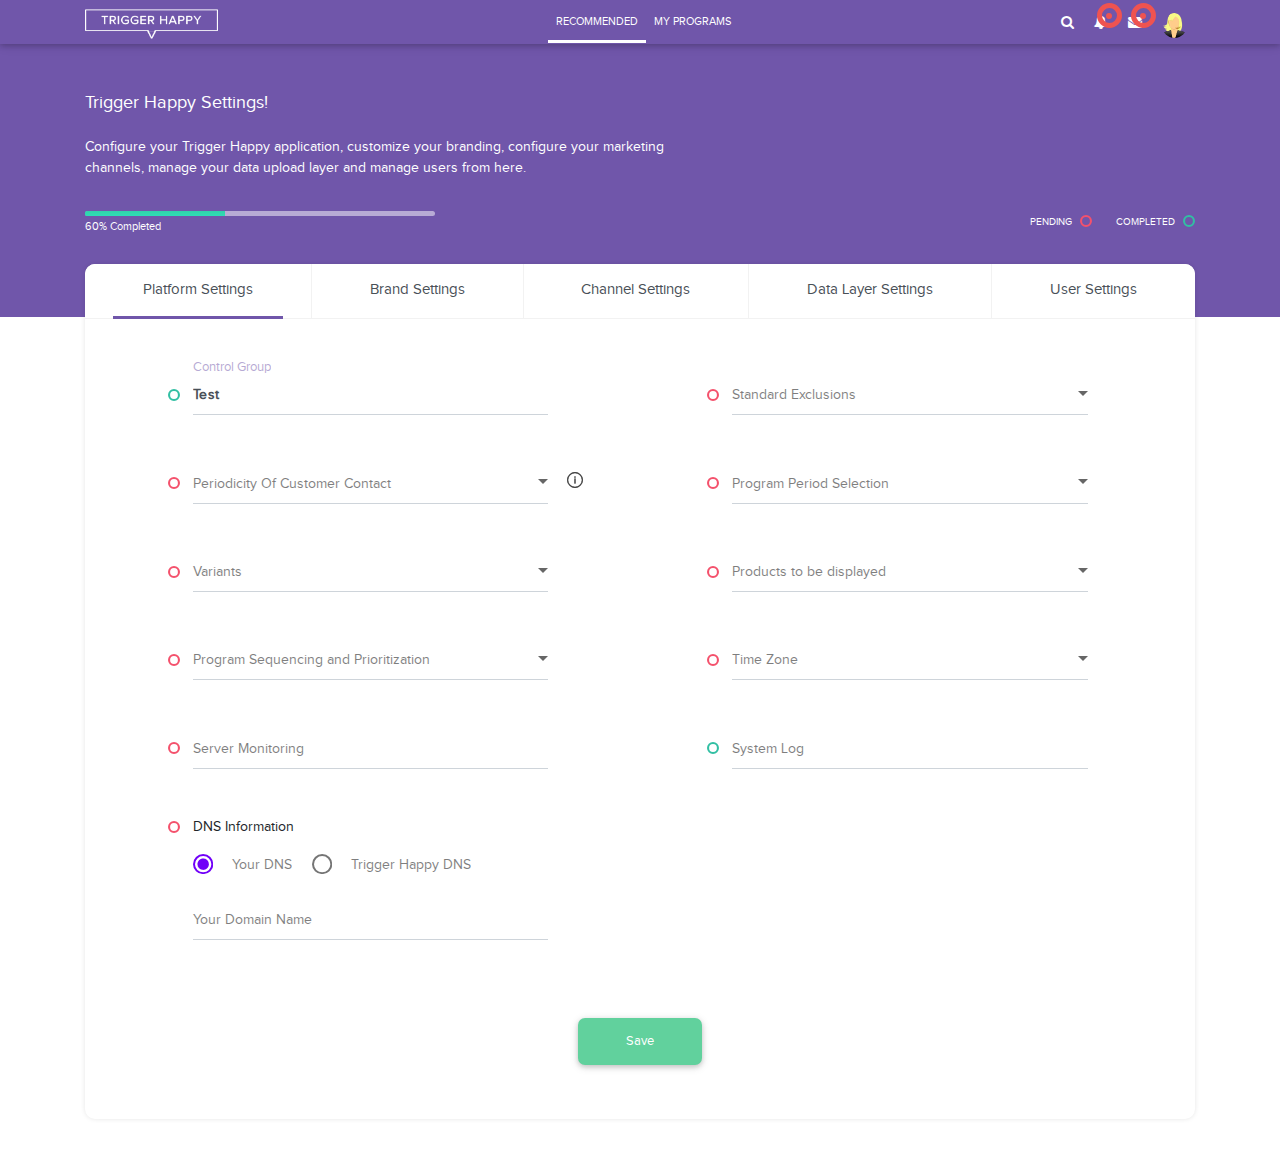
==== commit a7cd73b7: "new tabs added" ====
--- a/index.html
+++ b/index.html
@@ -14,7 +14,8 @@
     <link href="css/mdb.min.css" rel="stylesheet">
     <!-- Your custom styles (optional) -->
     <link rel="stylesheet" href="styles.css" />
-    <link href="css/skins/flat/purple.css" rel="stylesheet">
+    <link href="css/skins/flat/purple.css" rel="stylesheet" />
+    <link href="css/jquery.dataTables.min.css" rel="stylesheet" />
 </head>
 
 <body>
@@ -357,7 +358,9 @@
 
                                 </div>
                                 <div class="col-12 col-lg-6 pl-lg-5 pl-0 pr-0">
-                                    <p><label class="m-0">Logo setting</label></p>
+                                    <p>
+                                        <label class="m-0">Logo setting</label>
+                                    </p>
                                     <div class="col-md-12 d-flex flex-row flex-wrap px-0">
                                         <div class="col-md-6 pl-0 pr-0 pr-md-3 mb-3 mb-md-0">
                                             <div class="buttonBorder col-md-12 px-0 text-center rounded logoSetting">
@@ -541,137 +544,499 @@
                                 </div>
                             </div>
                         </div>
-					</div>
-					<div class="tab-pane container" id="tab4">
-							<div class="row">
-									<div class="col-md-10 offset-md-1">
-										<div class="col-md-12 d-flex flex-row flex-wrap px-0">
-											<div class="col-md-7 px-0 text-center text-md-left">
-												<label class="darkText proxiSemibold">Confirm Installation of VPN Key</label>
-												<div class="row px-3 align-items-center justify-content-center align-items-md-start justify-content-md-start">
-												<div class="mr-4">
-														<div class="custom-control mb-3 custom-checkbox input-selected pl-0">
-															<input type="checkbox">
-															<label class="darkText proxiSemibold">Yes</label>
-														</div>
-													</div>
-													<div>
-														<div class="custom-control pl-0 mb-3 custom-checkbox">
-															<input type="checkbox">
-															<label class="darkText proxiSemibold">No</label>
-														</div>
-													</div>
-												</div>
-											</div>
-											<div class="col-md-5 text-center text-md-left">
-													<button class="text-capitalize btn py-3 px-0 pl-5 waves-effect waves-light m-0 themeColorBg boxShadowNone buttonBorder rounded downloadBtn proxiSemibold pr-3 text-center w-100 vpnDownload">VPN Download</button>
-											</div>
-										</div>
-									</div>
-							</div>
-							<div class="row py-5">
-                                    <div class="col-md-12 text-center">
-                                        <button type="button" class="text-capitalize btn btn-success btn-mb-success pl-5 pr-5">Save</button>
-                                    </div>
-                                </div>
-					</div>
-
-					<div class="tab-pane container numberOfUsers" id="tab5">
-							<div class="row">
-									<div class="col-md-12 px-4">
-										<div class="row">
-											<div class="col-md-9">
-												<label>Total Number of Users</label>
-												<p>1034</p>
-											</div>
-											<div class="col-md-3">
-													<button class="text-capitalize btn py-3 px-0 pl-5 waves-effect waves-light m-0 themeColorBg boxShadowNone buttonBorder rounded  proxiSemibold pr-3 text-center w-100 vpnDownload">Create New User</button>
-											</div>
-										</div>
-									</div>
-							</div>
-							<div class="row">
-									<div class="table-responsive">
-										<table class="table" id="dtBasicExample">
-											<thead>
-												<tr>
-													<th><div class="custom-control custom-checkbox">
-															<input type="checkbox" class="custom-control-input" id="defaultUnchecked">
-														</div>
-													</th>
-													<th>User Name & Email</th>
-													<th>First Name</th>
-													<th>Last Name</th>
-													<th>Password</th>
-													<th>Status</th>
-													<th>Seed User</th>
-													<th>Role</th>
-													<th>Department</th>
-													<th>Edit</th>
-												</tr>
-											</thead>
-											<tbody>
-												<tr>
-													<td><div class="custom-control custom-checkbox">
-															<input type="checkbox" class="custom-control-input" id="defaultUnchecked">
-														</div></td>
-													<td><label class="w-100">Dhipumathew</label><span>dhipumathew04@gmail.com</span></td>
-													<td>Dhipu</td>
-													<td>Mathew</td>
-													<td>Mathew0#</td>
-													<td class="activeUser proxiSemibold">Active</td>
-													<td>Yes</td>
-													<td>Creator</td>
-													<td>Credit</td>
-													<td>...</td>
-												</tr>
-												<tr>
-														<td><div class="custom-control custom-checkbox">
-																<input type="checkbox" class="custom-control-input" id="defaultUnchecked">
-															</div></td>
-														<td><label class="w-100">Dhipumathew</label><span>dhipumathew04@gmail.com</span></td>
-														<td>Dhipu</td>
-														<td>Mathew</td>
-														<td>Mathew0#</td>
-														<td class="activeUser proxiSemibold">Active</td>
-														<td>Yes</td>
-														<td>Creator</td>
-														<td>Credit</td>
-														<td>...</td>
-													</tr>
-													<tr>
-															<td><div class="custom-control custom-checkbox">
-																	<input type="checkbox" class="custom-control-input" id="defaultUnchecked">
-																</div></td>
-															<td><label class="w-100">Bharani</label><span>dhipumathew04@gmail.com</span></td>
-															<td>Dhipu</td>
-															<td>Mathew</td>
-															<td>Mathew0#</td>
-															<td class="inActiveUser proxiSemibold">Inactive</td>
-															<td>Yes</td>
-															<td>Creator</td>
-															<td>Credit</td>
-															<td>...</td>
-														</tr>
-														<tr>
-																<td><div class="custom-control custom-checkbox">
-																		<input type="checkbox" class="custom-control-input" id="defaultUnchecked">
-																	</div></td>
-																<td><label class="w-100">Arun</label><span>dhipumathew04@gmail.com</span></td>
-																<td>Dhipu</td>
-																<td>Mathew</td>
-																<td>Mathew0#</td>
-																<td class="inActiveUser proxiSemibold">Inactive</td>
-																<td>Yes</td>
-																<td>Creator</td>
-																<td>Credit</td>
-																<td>...</td>
-															</tr>
-											</tbody>
-										</table>
-									</div>
-								</div>
-					</div>
+                    </div>
+                    <div class="tab-pane container" id="tab4">
+                        <div class="row">
+                            <div class="col-md-10 offset-md-1">
+                                <div class="col-md-12 d-flex flex-row flex-wrap px-0">
+                                    <div class="col-md-7 px-0 text-center text-md-left">
+                                        <label class="darkText proxiSemibold">Confirm Installation of VPN Key</label>
+                                        <div class="row px-3 align-items-center justify-content-center align-items-md-start justify-content-md-start">
+                                            <div class="mr-4">
+                                                <div class="custom-control mb-3 custom-checkbox input-selected pl-0">
+                                                    <input type="checkbox">
+                                                    <label class="darkText proxiSemibold">Yes</label>
+                                                </div>
+                                            </div>
+                                            <div>
+                                                <div class="custom-control pl-0 mb-3 custom-checkbox">
+                                                    <input type="checkbox">
+                                                    <label class="darkText proxiSemibold">No</label>
+                                                </div>
+                                            </div>
+                                        </div>
+                                    </div>
+                                    <div class="col-md-5 text-center text-md-left">
+                                        <button class="text-capitalize btn py-3 px-0 pl-5 waves-effect waves-light m-0 themeColorBg boxShadowNone buttonBorder rounded downloadBtn proxiSemibold pr-3 text-center w-100 vpnDownload">VPN Download</button>
+                                    </div>
+                                </div>
+                            </div>
+                        </div>
+                        <div class="row py-5">
+                            <div class="col-md-12 text-center">
+                                <button type="button" class="text-capitalize btn btn-success btn-mb-success pl-5 pr-5">Save</button>
+                            </div>
+                        </div>
+                    </div>
+
+                    <div class="tab-pane container datatable-design" id="tab5">
+                        <div class="row">
+                            <div class="col-md-12 px-4">
+                                <div class="row">
+                                    <div class="col-md-9">
+                                        <label class="fs-18 fw-600">Total Number of Users</label>
+                                        <p class="fs-15 fw-600">1034</p>
+                                    </div>
+                                    <div class="col-md-3">
+                                        <button class="text-capitalize createBtn btn py-3 px-0 pl-5 waves-effect waves-light m-0 themeColorBg boxShadowNone buttonBorder rounded  proxiSemibold pr-3 text-center w-100 vpnDownload">Create New User</button>
+                                    </div>
+                                </div>
+                            </div>
+                        </div>
+                        <div class="row">
+                            <div class="table-responsive">
+                                <table class="table" id="dtBasicExample">
+                                    <thead>
+                                        <tr>
+                                            <th>
+                                                <div class="custom-control custom-checkbox d-flex align-items-center justify-content-center p-0">
+                                                    <input type="checkbox" class="custom-control-input" id="defaultUnchecked">
+                                                </div>
+                                            </th>
+                                            <th class="proxiSemibold">User Name & Email</th>
+                                            <th class="proxiSemibold">First Name</th>
+                                            <th class="proxiSemibold">Last Name</th>
+                                            <th class="proxiSemibold">Password</th>
+                                            <th class="proxiSemibold">Status</th>
+                                            <th class="proxiSemibold">Seed User</th>
+                                            <th class="proxiSemibold">Role</th>
+                                            <th class="proxiSemibold">Department</th>
+                                            <th class="proxiSemibold">Edit</th>
+                                        </tr>
+                                    </thead>
+                                    <tbody>
+                                        <tr>
+                                            <td>
+                                                <div class="custom-control custom-checkbox d-flex align-items-center justify-content-center p-0">
+                                                    <input type="checkbox" class="custom-control-input" id="defaultUnchecked">
+                                                </div>
+                                            </td>
+                                            <td>
+                                                <label class="w-100">Dhipumathew</label><span>dhipumathew04@gmail.com</span></td>
+                                            <td>Dhipu</td>
+                                            <td>Mathew</td>
+                                            <td>Mathew0#</td>
+                                            <td class="activeUser proxiSemibold">Active</td>
+                                            <td>Yes</td>
+                                            <td>Creator</td>
+                                            <td>Credit</td>
+                                            <td>
+                                           
+                                                <button type="button" data-toggle="dropdown" class="bgTransparent border-0" aria-haspopup="true"
+                                                aria-expanded="false"><span class="font-weight-bold">...</span></button>
+                                              
+                                              <div class="dropdown-menu">
+                                                <a class="dropdown-item" href="#">Edit</a>
+                                                <a class="dropdown-item" href="#">Delete</a>
+                                              </div>
+                                            </td>
+                                        </tr>
+                                        <tr>
+                                            <td>
+                                                <div class="custom-control custom-checkbox d-flex align-items-center justify-content-center p-0">
+                                                    <input type="checkbox" class="custom-control-input" id="defaultUnchecked">
+                                                </div>
+                                            </td>
+                                            <td>
+                                                <label class="w-100">Dhipumathew</label><span>dhipumathew04@gmail.com</span></td>
+                                            <td>Dhipu</td>
+                                            <td>Mathew</td>
+                                            <td>Mathew0#</td>
+                                            <td class="activeUser proxiSemibold">Active</td>
+                                            <td>Yes</td>
+                                            <td>Creator</td>
+                                            <td>Credit</td>
+                                            <td>
+                                           
+  <button type="button" data-toggle="dropdown" class="bgTransparent border-0" aria-haspopup="true"
+  aria-expanded="false"><span class="font-weight-bold">...</span></button>
+
+<div class="dropdown-menu">
+  <a class="dropdown-item" href="#">Edit</a>
+  <a class="dropdown-item" href="#">Delete</a>
+</div>
+                                            </td>
+                                        </tr>
+                                        <tr>
+                                            <td>
+                                                <div class="custom-control custom-checkbox d-flex align-items-center justify-content-center p-0">
+                                                    <input type="checkbox" class="custom-control-input" id="defaultUnchecked">
+                                                </div>
+                                            </td>
+                                            <td>
+                                                <label class="w-100">Bharani</label><span>dhipumathew04@gmail.com</span></td>
+                                            <td>Dhipu</td>
+                                            <td>Mathew</td>
+                                            <td>Mathew0#</td>
+                                            <td class="inActiveUser proxiSemibold">Inactive</td>
+                                            <td>Yes</td>
+                                            <td>Creator</td>
+                                            <td>Credit</td>
+                                            <td>
+                                           
+                                                <button type="button" data-toggle="dropdown" class="bgTransparent border-0" aria-haspopup="true"
+                                                aria-expanded="false"><span class="font-weight-bold">...</span></button>
+                                              
+                                              <div class="dropdown-menu">
+                                                <a class="dropdown-item" href="#">Edit</a>
+                                                <a class="dropdown-item" href="#">Delete</a>
+                                              </div>
+                                                                                          </td>
+                                        </tr>
+                                        <tr>
+                                            <td>
+                                                <div class="custom-control custom-checkbox d-flex align-items-center justify-content-center p-0">
+                                                    <input type="checkbox" class="custom-control-input" id="defaultUnchecked">
+                                                </div>
+                                            </td>
+                                            <td>
+                                                <label class="w-100">Arun</label><span>dhipumathew04@gmail.com</span></td>
+                                            <td>Dhipu</td>
+                                            <td>Mathew</td>
+                                            <td>Mathew0#</td>
+                                            <td class="inActiveUser proxiSemibold">Inactive</td>
+                                            <td>Yes</td>
+                                            <td>Creator</td>
+                                            <td>Credit</td>
+                                            <td>
+                                           
+                                                <button type="button" data-toggle="dropdown" class="bgTransparent border-0" aria-haspopup="true"
+                                                aria-expanded="false"><span class="font-weight-bold">...</span></button>
+                                              
+                                              <div class="dropdown-menu">
+                                                <a class="dropdown-item" href="#">Edit</a>
+                                                <a class="dropdown-item" href="#">Delete</a>
+                                              </div>
+                                                                                          </td>
+                                        </tr>
+                                        <tr>
+                                            <td>
+                                                <div class="custom-control custom-checkbox d-flex align-items-center justify-content-center p-0">
+                                                    <input type="checkbox" class="custom-control-input" id="defaultUnchecked">
+                                                </div>
+                                            </td>
+                                            <td>
+                                                <label class="w-100">Dhipumathew</label><span>dhipumathew04@gmail.com</span></td>
+                                            <td>Dhipu</td>
+                                            <td>Mathew</td>
+                                            <td>Mathew0#</td>
+                                            <td class="activeUser proxiSemibold">Active</td>
+                                            <td>Yes</td>
+                                            <td>Creator</td>
+                                            <td>Credit</td>
+                                            <td>
+                                           
+                                                <button type="button" data-toggle="dropdown" class="bgTransparent border-0" aria-haspopup="true"
+                                                aria-expanded="false"><span class="font-weight-bold">...</span></button>
+                                              
+                                              <div class="dropdown-menu">
+                                                <a class="dropdown-item" href="#">Edit</a>
+                                                <a class="dropdown-item" href="#">Delete</a>
+                                              </div>
+                                                                                          </td>
+                                        </tr>
+                                        <tr>
+                                            <td>
+                                                <div class="custom-control custom-checkbox d-flex align-items-center justify-content-center p-0">
+                                                    <input type="checkbox" class="custom-control-input" id="defaultUnchecked">
+                                                </div>
+                                            </td>
+                                            <td>
+                                                <label class="w-100">Dhipumathew</label><span>dhipumathew04@gmail.com</span></td>
+                                            <td>Dhipu</td>
+                                            <td>Mathew</td>
+                                            <td>Mathew0#</td>
+                                            <td class="activeUser proxiSemibold">Active</td>
+                                            <td>Yes</td>
+                                            <td>Creator</td>
+                                            <td>Credit</td>
+                                            <td>
+                                           
+                                                <button type="button" data-toggle="dropdown" class="bgTransparent border-0" aria-haspopup="true"
+                                                aria-expanded="false"><span class="font-weight-bold">...</span></button>
+                                              
+                                              <div class="dropdown-menu">
+                                                <a class="dropdown-item" href="#">Edit</a>
+                                                <a class="dropdown-item" href="#">Delete</a>
+                                              </div>
+                                                                                          </td>
+                                        </tr>
+                                        <tr>
+                                            <td>
+                                                <div class="custom-control custom-checkbox d-flex align-items-center justify-content-center p-0">
+                                                    <input type="checkbox" class="custom-control-input" id="defaultUnchecked">
+                                                </div>
+                                            </td>
+                                            <td>
+                                                <label class="w-100">Bharani</label><span>dhipumathew04@gmail.com</span></td>
+                                            <td>Dhipu</td>
+                                            <td>Mathew</td>
+                                            <td>Mathew0#</td>
+                                            <td class="inActiveUser proxiSemibold">Inactive</td>
+                                            <td>Yes</td>
+                                            <td>Creator</td>
+                                            <td>Credit</td>
+                                            <td>
+                                           
+                                                <button type="button" data-toggle="dropdown" class="bgTransparent border-0" aria-haspopup="true"
+                                                aria-expanded="false"><span class="font-weight-bold">...</span></button>
+                                              
+                                              <div class="dropdown-menu">
+                                                <a class="dropdown-item" href="#">Edit</a>
+                                                <a class="dropdown-item" href="#">Delete</a>
+                                              </div>
+                                                                                          </td>
+                                        </tr>
+                                        <tr>
+                                            <td>
+                                                <div class="custom-control custom-checkbox d-flex align-items-center justify-content-center p-0">
+                                                    <input type="checkbox" class="custom-control-input" id="defaultUnchecked">
+                                                </div>
+                                            </td>
+                                            <td>
+                                                <label class="w-100">Arun</label><span>dhipumathew04@gmail.com</span></td>
+                                            <td>Dhipu</td>
+                                            <td>Mathew</td>
+                                            <td>Mathew0#</td>
+                                            <td class="inActiveUser proxiSemibold">Inactive</td>
+                                            <td>Yes</td>
+                                            <td>Creator</td>
+                                            <td>Credit</td>
+                                            <td>
+                                           
+                                                <button type="button" data-toggle="dropdown" class="bgTransparent border-0" aria-haspopup="true"
+                                                aria-expanded="false"><span class="font-weight-bold">...</span></button>
+                                              
+                                              <div class="dropdown-menu">
+                                                <a class="dropdown-item" href="#">Edit</a>
+                                                <a class="dropdown-item" href="#">Delete</a>
+                                              </div>
+                                                                                          </td>
+                                        </tr>
+                                        <tr>
+                                            <td>
+                                                <div class="custom-control custom-checkbox d-flex align-items-center justify-content-center p-0">
+                                                    <input type="checkbox" class="custom-control-input" id="defaultUnchecked">
+                                                </div>
+                                            </td>
+                                            <td>
+                                                <label class="w-100">Dhipumathew</label><span>dhipumathew04@gmail.com</span></td>
+                                            <td>Dhipu</td>
+                                            <td>Mathew</td>
+                                            <td>Mathew0#</td>
+                                            <td class="activeUser proxiSemibold">Active</td>
+                                            <td>Yes</td>
+                                            <td>Creator</td>
+                                            <td>Credit</td>
+                                            <td>
+                                           
+                                                <button type="button" data-toggle="dropdown" class="bgTransparent border-0" aria-haspopup="true"
+                                                aria-expanded="false"><span class="font-weight-bold">...</span></button>
+                                              
+                                              <div class="dropdown-menu">
+                                                <a class="dropdown-item" href="#">Edit</a>
+                                                <a class="dropdown-item" href="#">Delete</a>
+                                              </div>
+                                                                                          </td>
+                                        </tr>
+                                        <tr>
+                                            <td>
+                                                <div class="custom-control custom-checkbox d-flex align-items-center justify-content-center p-0">
+                                                    <input type="checkbox" class="custom-control-input" id="defaultUnchecked">
+                                                </div>
+                                            </td>
+                                            <td>
+                                                <label class="w-100">Dhipumathew</label><span>dhipumathew04@gmail.com</span></td>
+                                            <td>Dhipu</td>
+                                            <td>Mathew</td>
+                                            <td>Mathew0#</td>
+                                            <td class="activeUser proxiSemibold">Active</td>
+                                            <td>Yes</td>
+                                            <td>Creator</td>
+                                            <td>Credit</td>
+                                            <td>
+                                           
+                                                <button type="button" data-toggle="dropdown" class="bgTransparent border-0" aria-haspopup="true"
+                                                aria-expanded="false"><span class="font-weight-bold">...</span></button>
+                                              
+                                              <div class="dropdown-menu">
+                                                <a class="dropdown-item" href="#">Edit</a>
+                                                <a class="dropdown-item" href="#">Delete</a>
+                                              </div>
+                                                                                          </td>
+                                        </tr>
+                                        <tr>
+                                            <td>
+                                                <div class="custom-control custom-checkbox d-flex align-items-center justify-content-center p-0">
+                                                    <input type="checkbox" class="custom-control-input" id="defaultUnchecked">
+                                                </div>
+                                            </td>
+                                            <td>
+                                                <label class="w-100">Bharani</label><span>dhipumathew04@gmail.com</span></td>
+                                            <td>Dhipu</td>
+                                            <td>Mathew</td>
+                                            <td>Mathew0#</td>
+                                            <td class="inActiveUser proxiSemibold">Inactive</td>
+                                            <td>Yes</td>
+                                            <td>Creator</td>
+                                            <td>Credit</td>
+                                            <td>
+                                           
+                                                <button type="button" data-toggle="dropdown" class="bgTransparent border-0" aria-haspopup="true"
+                                                aria-expanded="false"><span class="font-weight-bold">...</span></button>
+                                              
+                                              <div class="dropdown-menu">
+                                                <a class="dropdown-item" href="#">Edit</a>
+                                                <a class="dropdown-item" href="#">Delete</a>
+                                              </div>
+                                                                                          </td>
+                                        </tr>
+                                        <tr>
+                                            <td>
+                                                <div class="custom-control custom-checkbox d-flex align-items-center justify-content-center p-0">
+                                                    <input type="checkbox" class="custom-control-input" id="defaultUnchecked">
+                                                </div>
+                                            </td>
+                                            <td>
+                                                <label class="w-100">Arun</label><span>dhipumathew04@gmail.com</span></td>
+                                            <td>Dhipu</td>
+                                            <td>Mathew</td>
+                                            <td>Mathew0#</td>
+                                            <td class="inActiveUser proxiSemibold">Inactive</td>
+                                            <td>Yes</td>
+                                            <td>Creator</td>
+                                            <td>Credit</td>
+                                            <td>
+                                           
+                                                <button type="button" data-toggle="dropdown" class="bgTransparent border-0" aria-haspopup="true"
+                                                aria-expanded="false"><span class="font-weight-bold">...</span></button>
+                                              
+                                              <div class="dropdown-menu">
+                                                <a class="dropdown-item" href="#">Edit</a>
+                                                <a class="dropdown-item" href="#">Delete</a>
+                                              </div>
+                                                                                          </td>
+                                        </tr>
+                                        <tr>
+                                            <td>
+                                                <div class="custom-control custom-checkbox d-flex align-items-center justify-content-center p-0">
+                                                    <input type="checkbox" class="custom-control-input" id="defaultUnchecked">
+                                                </div>
+                                            </td>
+                                            <td>
+                                                <label class="w-100">Dhipumathew</label><span>dhipumathew04@gmail.com</span></td>
+                                            <td>Dhipu</td>
+                                            <td>Mathew</td>
+                                            <td>Mathew0#</td>
+                                            <td class="activeUser proxiSemibold">Active</td>
+                                            <td>Yes</td>
+                                            <td>Creator</td>
+                                            <td>Credit</td>
+                                            <td>
+                                           
+                                                <button type="button" data-toggle="dropdown" class="bgTransparent border-0" aria-haspopup="true"
+                                                aria-expanded="false"><span class="font-weight-bold">...</span></button>
+                                              
+                                              <div class="dropdown-menu">
+                                                <a class="dropdown-item" href="#">Edit</a>
+                                                <a class="dropdown-item" href="#">Delete</a>
+                                              </div>
+                                                                                          </td>
+                                        </tr>
+                                        <tr>
+                                            <td>
+                                                <div class="custom-control custom-checkbox d-flex align-items-center justify-content-center p-0">
+                                                    <input type="checkbox" class="custom-control-input" id="defaultUnchecked">
+                                                </div>
+                                            </td>
+                                            <td>
+                                                <label class="w-100">Dhipumathew</label><span>dhipumathew04@gmail.com</span></td>
+                                            <td>Dhipu</td>
+                                            <td>Mathew</td>
+                                            <td>Mathew0#</td>
+                                            <td class="activeUser proxiSemibold">Active</td>
+                                            <td>Yes</td>
+                                            <td>Creator</td>
+                                            <td>Credit</td>
+                                            <td>
+                                           
+                                                <button type="button" data-toggle="dropdown" class="bgTransparent border-0" aria-haspopup="true"
+                                                aria-expanded="false"><span class="font-weight-bold">...</span></button>
+                                              
+                                              <div class="dropdown-menu">
+                                                <a class="dropdown-item" href="#">Edit</a>
+                                                <a class="dropdown-item" href="#">Delete</a>
+                                              </div>
+                                                                                          </td>
+                                        </tr>
+                                        <tr>
+                                            <td>
+                                                <div class="custom-control custom-checkbox d-flex align-items-center justify-content-center p-0">
+                                                    <input type="checkbox" class="custom-control-input" id="defaultUnchecked">
+                                                </div>
+                                            </td>
+                                            <td>
+                                                <label class="w-100">Bharani</label><span>dhipumathew04@gmail.com</span></td>
+                                            <td>Dhipu</td>
+                                            <td>Mathew</td>
+                                            <td>Mathew0#</td>
+                                            <td class="inActiveUser proxiSemibold">Inactive</td>
+                                            <td>Yes</td>
+                                            <td>Creator</td>
+                                            <td>Credit</td>
+                                            <td>
+                                           
+                                                <button type="button" data-toggle="dropdown" class="bgTransparent border-0" aria-haspopup="true"
+                                                aria-expanded="false"><span class="font-weight-bold">...</span></button>
+                                              
+                                              <div class="dropdown-menu">
+                                                <a class="dropdown-item" href="#">Edit</a>
+                                                <a class="dropdown-item" href="#">Delete</a>
+                                              </div>
+                                                                                          </td>
+                                        </tr>
+                                        <tr>
+                                            <td>
+                                                <div class="custom-control custom-checkbox d-flex align-items-center justify-content-center p-0">
+                                                    <input type="checkbox" class="custom-control-input" id="defaultUnchecked">
+                                                </div>
+                                            </td>
+                                            <td>
+                                                <label class="w-100">Arun</label><span>dhipumathew04@gmail.com</span></td>
+                                            <td>Dhipu</td>
+                                            <td>Mathew</td>
+                                            <td>Mathew0#</td>
+                                            <td class="inActiveUser proxiSemibold">Inactive</td>
+                                            <td>Yes</td>
+                                            <td>Creator</td>
+                                            <td>Credit</td>
+                                            <td>
+                                           
+                                                <button type="button" data-toggle="dropdown" class="bgTransparent border-0" aria-haspopup="true"
+                                                aria-expanded="false"><span class="font-weight-bold">...</span></button>
+                                              
+                                              <div class="dropdown-menu">
+                                                <a class="dropdown-item" href="#">Edit</a>
+                                                <a class="dropdown-item" href="#">Delete</a>
+                                              </div>
+                                                                                          </td>
+                                        </tr>
+                                    </tbody>
+                                </table>
+
+                            </div>
+                        </div>
+                    </div>
                 </div>
             </div>
         </div>
@@ -688,13 +1053,15 @@
     <script type="text/javascript" src="js/mdb.min.js"></script>
     <script type="text/javascript" src="js/jquery.slimscroll.min.js"></script>
     <script src="js/icheck.js"></script>
+    <script type="text/javascript" src="js/jquery.dataTables.min.js"></script>
 
     <script>
         jQuery(document).ready(function() {
 
-	
-
-
+            $('#dtBasicExample').DataTable({
+            	"dom": '<t><"td-footer"ilp>'
+            });
+            $('.dataTables_length').addClass('bs-select');
 
             // Modal
             $("input.open-input-modal").click(function() {
@@ -723,8 +1090,16 @@
                 checkboxClass: 'icheckbox_flat-purple',
                 radioClass: 'iradio_flat-purple'
             });
-			
+            jQuery('.paginate_button').click(function(){
+                $('input').iCheck({
+                    checkboxClass: 'icheckbox_flat-purple',
+                    radioClass: 'iradio_flat-purple'
+                });
+            });
+
         });
+
+       
     </script>
 
     <!-- Central Modal Small -->
--- a/styles.css
+++ b/styles.css
@@ -10,6 +10,12 @@
 @font-face {
   font-family: 'proxima_novasemibold';
   src: url("font/proximanova/ProximaNova-Semibold.woff2") format("woff2"), url("font/proximanova/ProximaNova-Semibold.woff") format("woff");
+  font-weight: normal;
+  font-style: normal; }
+
+@font-face {
+  font-family: 'opensans_regular';
+  src: url("font/opensans/OpenSans-Regular.woff2") format("woff2"), url("font/opensans/OpenSans-Regular.woff") format("woff");
   font-weight: normal;
   font-style: normal; }
 
@@ -116,12 +122,13 @@
 .status-ul li {
   margin: 0 10px;
   padding: 0 10px;
-  position: relative; }
+  position: relative;
+  font-size: 10px; }
 
 .status-ul li.pending:before {
   position: absolute;
   content: "";
-  top: 3px;
+  top: 0px;
   right: -10px;
   display: inline-block;
   width: 12px;
@@ -131,7 +138,7 @@
 .status-ul li.completed:before {
   position: absolute;
   content: "";
-  top: 3px;
+  top: 0px;
   right: -10px;
   display: inline-block;
   width: 12px;
@@ -572,6 +579,301 @@
     .curve-md-tabs li a.active:after {
       background: transparent; }
 
+.themeColorBg {
+  background-color: #7056aa !important; }
+
+.whiteColorBg {
+  background-color: #ffffff !important; }
+
+.blackColorText {
+  color: #000 !important; }
+
+.boxShadowNone {
+  box-shadow: none; }
+
+.cursor {
+  cursor: pointer; }
+
+.buttonBorder {
+  border: 1px solid rgba(112, 112, 112, 0.33); }
+
+.proxiSemibold {
+  font-family: proxima_novasemibold; }
+
+.logoSetting {
+  padding: 29px 0px; }
+
+.themeCustomizeSection .pending {
+  position: relative; }
+  .themeCustomizeSection .pending:before {
+    content: '';
+    position: absolute;
+    top: 14px;
+    left: -25px;
+    display: inline-block;
+    background: url(img/happytrigger/c-wpink.svg) no-repeat;
+    width: 12px;
+    height: 12px; }
+
+.themeCustomizeSection label {
+  font-size: 12px;
+  opacity: 0.54;
+  color: #000 !important;
+  font-weight: 600; }
+
+.themeCustomizeSection button {
+  font-size: 14px;
+  font-weight: 600; }
+
+.bgTransparent {
+  background-color: transparent; }
+
+.lightGreytxt {
+  font-size: 12px;
+  opacity: 0.54;
+  color: #000 !important;
+  font-weight: 600; }
+
+.darkText {
+  font-size: 14px;
+  color: #000;
+  font-weight: 600; }
+
+.logoDel {
+  background-color: #8b8686 !important; }
+
+.downloadBtn {
+  background-image: url("img/happytrigger/downloadIcon.png");
+  background-repeat: no-repeat;
+  background-position-y: center;
+  background-position-x: 15px; }
+
+.createBtn {
+  background-image: url("img/happytrigger/add.png");
+  background-repeat: no-repeat;
+  background-position-y: center;
+  background-position-x: 15px; }
+
+.uploadBtn {
+  background-image: url("img/happytrigger/uploadIcon.png");
+  background-repeat: no-repeat;
+  background-position-y: center;
+  background-position-x: 15px; }
+  .uploadBtn span {
+    font-weight: 600;
+    font-size: 14px; }
+  .uploadBtn input {
+    background: transparent;
+    font-size: 0px;
+    border: none;
+    position: absolute;
+    width: 100%;
+    left: 0;
+    top: 0;
+    bottom: 0;
+    opacity: 0;
+    cursor: pointer; }
+
+.md-form label {
+  font-size: 14px;
+  color: #000;
+  opacity: .5;
+  font-weight: normal; }
+
+.vpnDownload {
+  max-width: 247px;
+  background-position-x: 23%; }
+
+.datatable-design table {
+  border: 1px solid #eaeaea !important; }
+  .datatable-design table th {
+    color: #757575;
+    font-size: 11px;
+    vertical-align: middle;
+    border-bottom: none !important; }
+  .datatable-design table td {
+    vertical-align: middle;
+    font-size: 13px;
+    color: #5e5e5e;
+    border-color: #eaeaea !important; }
+    .datatable-design table td label {
+      font-size: 13px;
+      font-weight: 600; }
+    .datatable-design table td span {
+      font-size: 12px; }
+  .datatable-design table td.activeUser {
+    color: #61d19d !important;
+    font-size: 11px !important; }
+  .datatable-design table td.inActiveUser {
+    color: #f4516c !important;
+    font-size: 11px !important; }
+  .datatable-design table td:last-child button:focus {
+    outline: none; }
+  .datatable-design table td:last-child button span {
+    font-size: 34px;
+    line-height: 0;
+    color: #bec5d2; }
+  .datatable-design table .dropdown-menu {
+    font-size: 13px !important;
+    color: #fff; }
+
+.datatable-design .dataTables_length {
+  padding: 0px 26px; }
+  .datatable-design .dataTables_length label, .datatable-design .dataTables_length select {
+    font-family: opensans_regular;
+    font-size: 12px;
+    color: #777777; }
+  .datatable-design .dataTables_length select {
+    border: solid 0.8px #e5e5e5;
+    width: 59px;
+    height: 34.7px;
+    margin: 0px 5px;
+    border-radius: 5px; }
+
+.datatable-design a.paginate_button {
+  border: solid 0.8px #e5e5e5 !important;
+  background: transparent !important;
+  margin: 0px !important;
+  border-right: 0px !important;
+  border-radius: inherit !important;
+  height: 36px;
+  width: 36px; }
+  .datatable-design a.paginate_button:hover {
+    background-color: #7056aa !important;
+    color: #fff !important; }
+    .datatable-design a.paginate_button:hover::after, .datatable-design a.paginate_button:hover::before {
+      color: #fff !important; }
+
+.datatable-design a.paginate_button.previous, .datatable-design .paginate_button.next {
+  font-size: 0;
+  position: relative;
+  border-right: solid 0.8px #e5e5e5 !important; }
+
+.datatable-design a.paginate_button.previous {
+  border-bottom-left-radius: 5px !important;
+  border-top-left-radius: 5px !important;
+  border-right: 0px !important; }
+
+.datatable-design .paginate_button.next {
+  border-bottom-right-radius: 5px !important;
+  border-top-right-radius: 5px !important; }
+
+.datatable-design a.paginate_button.previous:after, .datatable-design .paginate_button.next:after {
+  font-family: fontawesome;
+  font-style: normal;
+  position: absolute;
+  width: 25px;
+  height: 27px;
+  top: 0;
+  left: 0;
+  color: #777777;
+  right: 0;
+  bottom: 0;
+  margin: auto;
+  font-size: 16px; }
+
+.datatable-design a.paginate_button.previous::after {
+  content: "\f0d9"; }
+
+.datatable-design a.paginate_button.next::after {
+  content: "\f0da"; }
+
+.datatable-design .dataTables_paginate {
+  display: flex;
+  align-items: center;
+  padding: 25px 30px !important; }
+
+.datatable-design div.dataTables_info {
+  padding: 25px 30px !important;
+  font-size: 12px;
+  color: #777777;
+  font-family: opensans_regular;
+  text-align: left; }
+
+.datatable-design a.paginate_button.current {
+  background-color: #7056aa !important;
+  color: #fff !important; }
+
+.datatable-design div.dataTables_length, .datatable-design div.dataTables_filter {
+  margin: 15px 0 10px 0px; }
+
+.curve-md-tabs li a {
+  border-radius: 10em !important; }
+
+.heading-color {
+  color: #7056aa; }
+
+table.dataTable thead .sorting, table.dataTable thead .sorting_asc {
+  vertical-align: top; }
+
+table.dataTable thead .fa.fa-sort.float-right {
+  display: none; }
+
+.table-bordered, .table-bordered td, .table-bordered th {
+  border: 1px solid rgba(218, 218, 218, 0.1); }
+
+table.dataTable thead th, table.dataTable thead td {
+  border-bottom: none; }
+
+table.dataTable tfoot th {
+  border-top: none !important; }
+
+.fs-8 {
+  font-size: 8px !important; }
+
+.tbody-pointer tbody tr {
+  cursor: pointer; }
+
+.img-center {
+  margin: 0px auto; }
+
+.fs-18 {
+  font-size: 18px; }
+
+.fs-15 {
+  font-size: 15px; }
+
+.fw-600 {
+  font-weight: 600; }
+
+.dataTables_wrapper .td-footer {
+  display: flex;
+  justify-content: flex-end; }
+  .dataTables_wrapper .td-footer div:first-child {
+    order: 1;
+    margin-top: 18px !important; }
+  .dataTables_wrapper .td-footer div:nth-child(2) {
+    order: 2;
+    margin-top: 9px !important; }
+  .dataTables_wrapper .td-footer div:last-child {
+    order: 3; }
+  .dataTables_wrapper .td-footer > * {
+    padding: 25px 0px 25px 30px !important;
+    margin: 0px !important; }
+
+.form-control.datepicker {
+  border: 1px solid #dadada !important;
+  padding-left: 10px;
+  border-radius: 5px !important; }
+
+.dataTables_filter input {
+  border: 1px solid #dadada !important;
+  border-radius: 5px;
+  padding: 3px; }
+
+.datatable-design div.dataTables_length, .datatable-design div.dataTables_filter {
+  margin-top: 0px !important;
+  margin-bottom: 5px !important; }
+
+.tblTop-40 .dataTables_wrapper {
+  top: -42px; }
+
+.dataTable tr td:last-child > button {
+  display: none; }
+
+.dataTable tr:hover td:last-child > button {
+  display: block; }
+
 @media (max-width: 1023px) {
   .navbar-collapse {
     padding: 0 10px; }
@@ -603,119 +905,15 @@
         right: 0;
         margin: 0px auto; } }
 
-.themeColorBg {
-  background-color: #7056aa !important; }
-
-.whiteColorBg {
-  background-color: #ffffff !important; }
-
-.blackColorText {
-  color: #000 !important; }
-
-.boxShadowNone {
-  box-shadow: none; }
-
-.cursor {
-  cursor: pointer; }
-
-.buttonBorder {
-  border: 1px solid rgba(112, 112, 112, 0.33); }
-
-.proxiSemibold {
-  font-family: proxima_novasemibold; }
-
-.logoSetting {
-  padding: 29px 0px; }
-
-.themeCustomizeSection .pending {
-  position: relative; }
-  .themeCustomizeSection .pending:before {
-    content: '';
-    position: absolute;
-    top: 14px;
-    left: -25px;
-    display: inline-block;
-    background: url(img/happytrigger/c-wpink.svg) no-repeat;
-    width: 12px;
-    height: 12px; }
-
-.themeCustomizeSection label {
-  font-size: 12px;
-  opacity: 0.54;
-  color: #000 !important;
-  font-weight: 600; }
-
-.themeCustomizeSection button {
-  font-size: 14px;
-  font-weight: 600; }
-
-.lightGreytxt {
-  font-size: 12px;
-  opacity: 0.54;
-  color: #000 !important;
-  font-weight: 600; }
-
-.darkText {
-  font-size: 14px;
-  color: #000;
-  font-weight: 600; }
-
-.logoDel {
-  background-color: #8b8686 !important; }
-
-.downloadBtn {
-  background-image: url("img/happytrigger/downloadIcon.png");
-  background-repeat: no-repeat;
-  background-position-y: center;
-  background-position-x: 15px; }
-
-.uploadBtn {
-  background-image: url("img/happytrigger/uploadIcon.png");
-  background-repeat: no-repeat;
-  background-position-y: center;
-  background-position-x: 15px; }
-  .uploadBtn span {
-    font-weight: 600;
-    font-size: 14px; }
-  .uploadBtn input {
-    background: transparent;
-    font-size: 0px;
-    border: none;
-    position: absolute;
-    width: 100%;
-    left: 0;
-    top: 0;
-    bottom: 0;
-    opacity: 0;
-    cursor: pointer; }
-
-.md-form label {
-  font-size: 14px;
-  color: #000;
-  opacity: .5;
-  font-weight: normal; }
-
-.vpnDownload {
-  max-width: 247px;
-  background-position-x: 23%; }
-
-.numberOfUsers table {
-  border: 1px solid #eaeaea; }
-  .numberOfUsers table th {
-    color: #757575;
-    font-size: 11px;
-    vertical-align: middle;
-    border-bottom: 1px solid #eaeaea; }
-  .numberOfUsers table td {
-    vertical-align: middle;
-    font-size: 13px;
-    color: #5e5e5e;
-    border-color: #eaeaea !important; }
-    .numberOfUsers table td label {
-      font-size: 13px;
-      font-weight: 600; }
-    .numberOfUsers table td span {
-      font-size: 12px; }
-  .numberOfUsers table td.activeUser {
-    color: #61d19d !important;
-    font-size: 11px !important; }
+@media (max-width: 992px) {
+  .uploadBtn, .downloadBtn {
+    text-align: center !important;
+    padding-right: 0px !important; }
+  .themeCustomizeSection button, .uploadBtn span {
+    text-align: center !important;
+    float: inherit !important; } }
+
+@media (min-width: 992px) {
+  .modal-xl {
+    width: 85%;
+    max-width: 1200px; } }
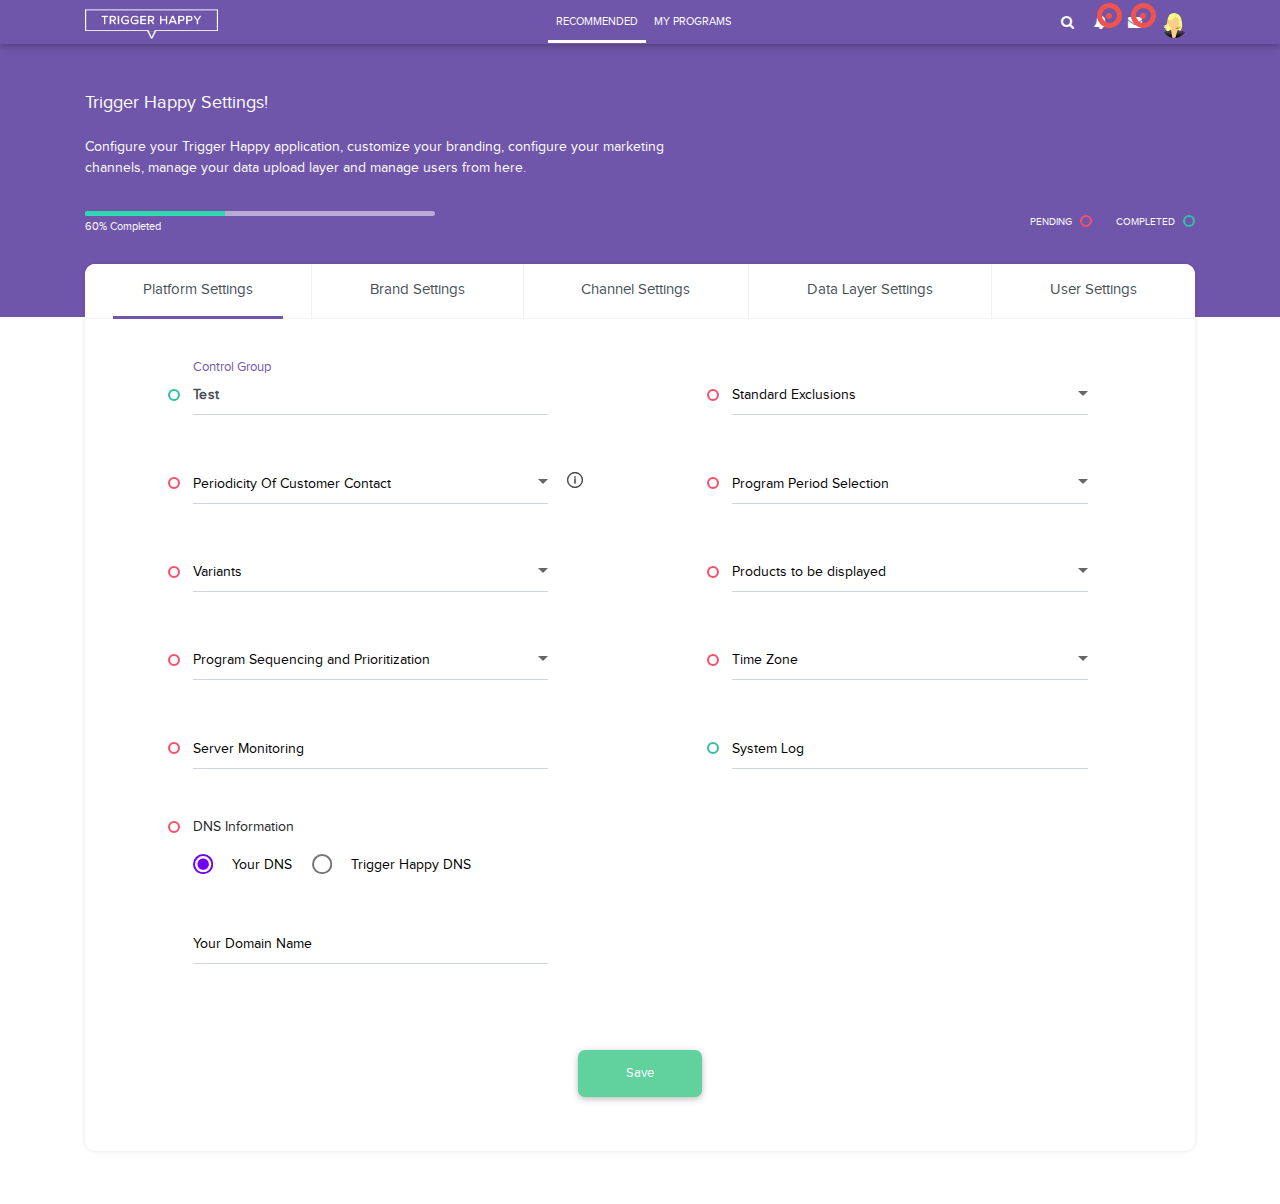
==== commit ccc4e8f5: "Thappy design works" ====
--- a/index.html
+++ b/index.html
@@ -296,7 +296,7 @@
                                                 <label for="happy-dns">Trigger Happy DNS</label>
                                             </div>
                                         </div>
-                                        <div class="form-group md-form">
+                                        <div class="form-group md-form d-inline-block w-100">
                                             <input type="text" class="form-control" id="form12" name="" title="" />
                                             <label for="form12" class="">Your Domain Name</label>
                                         </div>
@@ -582,27 +582,22 @@
                     <div class="tab-pane container datatable-design" id="tab5">
                         <div class="row">
                             <div class="col-md-12 px-4">
-                                <div class="row">
+                                <div class="row pb-4 mb-2 align-items-center">
                                     <div class="col-md-9">
                                         <label class="fs-18 fw-600">Total Number of Users</label>
-                                        <p class="fs-15 fw-600">1034</p>
-                                    </div>
-                                    <div class="col-md-3">
-                                        <button class="text-capitalize createBtn btn py-3 px-0 pl-5 waves-effect waves-light m-0 themeColorBg boxShadowNone buttonBorder rounded  proxiSemibold pr-3 text-center w-100 vpnDownload">Create New User</button>
+                                        <p class="fs-15 fw-600 mb-0">1034</p>
+                                    </div>
+                                    <div class="col-md-3 text-center text-md-right">
+                                        <button class="text-capitalize createBtn btn py-2 px-0 pl-5 waves-effect waves-light m-0 themeColorBg boxShadowNone buttonBorder rounded  proxiSemibold pr-3 text-center createUser">Create New User</button>
                                     </div>
                                 </div>
                             </div>
                         </div>
                         <div class="row">
                             <div class="table-responsive">
-                                <table class="table" id="dtBasicExample">
+                                <table class="table usersTable" id="dtBasicExample">
                                     <thead>
                                         <tr>
-                                            <th>
-                                                <div class="custom-control custom-checkbox d-flex align-items-center justify-content-center p-0">
-                                                    <input type="checkbox" class="custom-control-input" id="defaultUnchecked">
-                                                </div>
-                                            </th>
                                             <th class="proxiSemibold">User Name & Email</th>
                                             <th class="proxiSemibold">First Name</th>
                                             <th class="proxiSemibold">Last Name</th>
@@ -616,37 +611,29 @@
                                     </thead>
                                     <tbody>
                                         <tr>
-                                            <td>
-                                                <div class="custom-control custom-checkbox d-flex align-items-center justify-content-center p-0">
-                                                    <input type="checkbox" class="custom-control-input" id="defaultUnchecked">
-                                                </div>
+                                          
+                                            <td>
+                                                <label class="w-100">Dhipumathew</label><span>dhipumathew04@gmail.com</span></td>
+                                            <td>Dhipu</td>
+                                            <td>Mathew</td>
+                                            <td>Mathew0#</td>
+                                            <td class="activeUser proxiSemibold">Active</td>
+                                            <td>Yes</td>
+                                            <td>Creator</td>
+                                            <td>Credit</td>
+                                            <td>
+                                           
+                                                <button type="button" data-toggle="dropdown" class="bgTransparent border-0" aria-haspopup="true"
+                                                aria-expanded="false"><span class="font-weight-bold">...</span></button>
+                                              
+                                              <div class="dropdown-menu">
+                                                <a class="dropdown-item" href="#">Edit</a>
+                                                <a class="dropdown-item" href="#">Delete</a>
+                                              </div>
                                             </td>
-                                            <td>
-                                                <label class="w-100">Dhipumathew</label><span>dhipumathew04@gmail.com</span></td>
-                                            <td>Dhipu</td>
-                                            <td>Mathew</td>
-                                            <td>Mathew0#</td>
-                                            <td class="activeUser proxiSemibold">Active</td>
-                                            <td>Yes</td>
-                                            <td>Creator</td>
-                                            <td>Credit</td>
-                                            <td>
-                                           
-                                                <button type="button" data-toggle="dropdown" class="bgTransparent border-0" aria-haspopup="true"
-                                                aria-expanded="false"><span class="font-weight-bold">...</span></button>
-                                              
-                                              <div class="dropdown-menu">
-                                                <a class="dropdown-item" href="#">Edit</a>
-                                                <a class="dropdown-item" href="#">Delete</a>
-                                              </div>
-                                            </td>
-                                        </tr>
-                                        <tr>
-                                            <td>
-                                                <div class="custom-control custom-checkbox d-flex align-items-center justify-content-center p-0">
-                                                    <input type="checkbox" class="custom-control-input" id="defaultUnchecked">
-                                                </div>
-                                            </td>
+                                        </tr>
+                                        <tr>
+                                           
                                             <td>
                                                 <label class="w-100">Dhipumathew</label><span>dhipumathew04@gmail.com</span></td>
                                             <td>Dhipu</td>
@@ -668,11 +655,7 @@
                                             </td>
                                         </tr>
                                         <tr>
-                                            <td>
-                                                <div class="custom-control custom-checkbox d-flex align-items-center justify-content-center p-0">
-                                                    <input type="checkbox" class="custom-control-input" id="defaultUnchecked">
-                                                </div>
-                                            </td>
+                                            
                                             <td>
                                                 <label class="w-100">Bharani</label><span>dhipumathew04@gmail.com</span></td>
                                             <td>Dhipu</td>
@@ -694,11 +677,7 @@
                                                                                           </td>
                                         </tr>
                                         <tr>
-                                            <td>
-                                                <div class="custom-control custom-checkbox d-flex align-items-center justify-content-center p-0">
-                                                    <input type="checkbox" class="custom-control-input" id="defaultUnchecked">
-                                                </div>
-                                            </td>
+                                            
                                             <td>
                                                 <label class="w-100">Arun</label><span>dhipumathew04@gmail.com</span></td>
                                             <td>Dhipu</td>
@@ -720,11 +699,7 @@
                                                                                           </td>
                                         </tr>
                                         <tr>
-                                            <td>
-                                                <div class="custom-control custom-checkbox d-flex align-items-center justify-content-center p-0">
-                                                    <input type="checkbox" class="custom-control-input" id="defaultUnchecked">
-                                                </div>
-                                            </td>
+                                           
                                             <td>
                                                 <label class="w-100">Dhipumathew</label><span>dhipumathew04@gmail.com</span></td>
                                             <td>Dhipu</td>
@@ -746,11 +721,7 @@
                                                                                           </td>
                                         </tr>
                                         <tr>
-                                            <td>
-                                                <div class="custom-control custom-checkbox d-flex align-items-center justify-content-center p-0">
-                                                    <input type="checkbox" class="custom-control-input" id="defaultUnchecked">
-                                                </div>
-                                            </td>
+                                            
                                             <td>
                                                 <label class="w-100">Dhipumathew</label><span>dhipumathew04@gmail.com</span></td>
                                             <td>Dhipu</td>
@@ -772,11 +743,7 @@
                                                                                           </td>
                                         </tr>
                                         <tr>
-                                            <td>
-                                                <div class="custom-control custom-checkbox d-flex align-items-center justify-content-center p-0">
-                                                    <input type="checkbox" class="custom-control-input" id="defaultUnchecked">
-                                                </div>
-                                            </td>
+                                           
                                             <td>
                                                 <label class="w-100">Bharani</label><span>dhipumathew04@gmail.com</span></td>
                                             <td>Dhipu</td>
@@ -798,11 +765,7 @@
                                                                                           </td>
                                         </tr>
                                         <tr>
-                                            <td>
-                                                <div class="custom-control custom-checkbox d-flex align-items-center justify-content-center p-0">
-                                                    <input type="checkbox" class="custom-control-input" id="defaultUnchecked">
-                                                </div>
-                                            </td>
+                                            
                                             <td>
                                                 <label class="w-100">Arun</label><span>dhipumathew04@gmail.com</span></td>
                                             <td>Dhipu</td>
@@ -824,11 +787,7 @@
                                                                                           </td>
                                         </tr>
                                         <tr>
-                                            <td>
-                                                <div class="custom-control custom-checkbox d-flex align-items-center justify-content-center p-0">
-                                                    <input type="checkbox" class="custom-control-input" id="defaultUnchecked">
-                                                </div>
-                                            </td>
+                                           
                                             <td>
                                                 <label class="w-100">Dhipumathew</label><span>dhipumathew04@gmail.com</span></td>
                                             <td>Dhipu</td>
@@ -850,11 +809,7 @@
                                                                                           </td>
                                         </tr>
                                         <tr>
-                                            <td>
-                                                <div class="custom-control custom-checkbox d-flex align-items-center justify-content-center p-0">
-                                                    <input type="checkbox" class="custom-control-input" id="defaultUnchecked">
-                                                </div>
-                                            </td>
+                                           
                                             <td>
                                                 <label class="w-100">Dhipumathew</label><span>dhipumathew04@gmail.com</span></td>
                                             <td>Dhipu</td>
@@ -876,11 +831,7 @@
                                                                                           </td>
                                         </tr>
                                         <tr>
-                                            <td>
-                                                <div class="custom-control custom-checkbox d-flex align-items-center justify-content-center p-0">
-                                                    <input type="checkbox" class="custom-control-input" id="defaultUnchecked">
-                                                </div>
-                                            </td>
+                                           
                                             <td>
                                                 <label class="w-100">Bharani</label><span>dhipumathew04@gmail.com</span></td>
                                             <td>Dhipu</td>
@@ -902,11 +853,7 @@
                                                                                           </td>
                                         </tr>
                                         <tr>
-                                            <td>
-                                                <div class="custom-control custom-checkbox d-flex align-items-center justify-content-center p-0">
-                                                    <input type="checkbox" class="custom-control-input" id="defaultUnchecked">
-                                                </div>
-                                            </td>
+                                           
                                             <td>
                                                 <label class="w-100">Arun</label><span>dhipumathew04@gmail.com</span></td>
                                             <td>Dhipu</td>
@@ -928,11 +875,7 @@
                                                                                           </td>
                                         </tr>
                                         <tr>
-                                            <td>
-                                                <div class="custom-control custom-checkbox d-flex align-items-center justify-content-center p-0">
-                                                    <input type="checkbox" class="custom-control-input" id="defaultUnchecked">
-                                                </div>
-                                            </td>
+                                           
                                             <td>
                                                 <label class="w-100">Dhipumathew</label><span>dhipumathew04@gmail.com</span></td>
                                             <td>Dhipu</td>
@@ -954,11 +897,7 @@
                                                                                           </td>
                                         </tr>
                                         <tr>
-                                            <td>
-                                                <div class="custom-control custom-checkbox d-flex align-items-center justify-content-center p-0">
-                                                    <input type="checkbox" class="custom-control-input" id="defaultUnchecked">
-                                                </div>
-                                            </td>
+                                           
                                             <td>
                                                 <label class="w-100">Dhipumathew</label><span>dhipumathew04@gmail.com</span></td>
                                             <td>Dhipu</td>
@@ -980,11 +919,7 @@
                                                                                           </td>
                                         </tr>
                                         <tr>
-                                            <td>
-                                                <div class="custom-control custom-checkbox d-flex align-items-center justify-content-center p-0">
-                                                    <input type="checkbox" class="custom-control-input" id="defaultUnchecked">
-                                                </div>
-                                            </td>
+                                           
                                             <td>
                                                 <label class="w-100">Bharani</label><span>dhipumathew04@gmail.com</span></td>
                                             <td>Dhipu</td>
@@ -1006,11 +941,7 @@
                                                                                           </td>
                                         </tr>
                                         <tr>
-                                            <td>
-                                                <div class="custom-control custom-checkbox d-flex align-items-center justify-content-center p-0">
-                                                    <input type="checkbox" class="custom-control-input" id="defaultUnchecked">
-                                                </div>
-                                            </td>
+                                          
                                             <td>
                                                 <label class="w-100">Arun</label><span>dhipumathew04@gmail.com</span></td>
                                             <td>Dhipu</td>
@@ -1097,6 +1028,11 @@
                 });
             });
 
+            //open popup
+		    $('.createUser').click(function(){
+		    	$("#createUser").modal('show');	
+		    })
+
         });
 
        
@@ -1119,20 +1055,20 @@
                     <div class="row">
                         <div class="col-sm-6 col-md-4">
                             <div class="custom-control mb-3 custom-checkbox input-selected">
-                                <input type="checkbox">
-                                <label>Default checkbox 1</label>
+                                <input id="id1" type="checkbox">
+                                <label for="id1">Default checkbox 1</label>
                             </div>
                         </div>
                         <div class="col-sm-6 col-md-4">
                             <div class="custom-control mb-3 custom-checkbox">
-                                <input type="checkbox">
-                                <label>Default checkbox 2</label>
+                                <input id="id2" type="checkbox">
+                                <label for="id2">Default checkbox 2</label>
                             </div>
                         </div>
                         <div class="col-sm-6 col-md-4">
                             <div class="custom-control mb-3 custom-checkbox">
-                                <input type="checkbox">
-                                <label>Default checkbox 3</label>
+                                <input id="id3" type="checkbox">
+                                <label for="id3">Default checkbox 3</label>
                             </div>
                         </div>
                     </div>
@@ -1140,29 +1076,29 @@
                     <div class="row">
                         <div class="col-sm-6 col-md-4">
                             <div class="custom-control mb-3 custom-radio">
-                                <input type="radio" name="default">
-                                <label>Default Radio 1</label>
+                                <input id="id4" type="radio" name="default">
+                                <label for="id4">Default Radio 1</label>
                             </div>
                         </div>
 
                         <div class="col-sm-6 col-md-4">
                             <div class="custom-control mb-3 custom-radio">
-                                <input type="radio" name="default">
-                                <label>Default Radio 2</label>
+                                <input id="id5" type="radio" name="default">
+                                <label for="id5">Default Radio 2</label>
                             </div>
                         </div>
 
                         <div class="col-sm-6 col-md-4">
                             <div class="custom-control mb-3 custom-radio input-selected">
-                                <input type="radio" name="default">
-                                <label>Default Radio 3</label>
+                                <input id="id6" type="radio" name="default">
+                                <label for="id6">Default Radio 3</label>
                             </div>
                         </div>
 
                         <div class="col-sm-6 col-md-4">
                             <div class="custom-control mb-3 custom-radio">
-                                <input type="radio" name="default">
-                                <label>Default Radio 4</label>
+                                <input id="id7" type="radio" name="default">
+                                <label for="id7">Default Radio 4</label>
                             </div>
                         </div>
                     </div>
@@ -1175,6 +1111,121 @@
     </div>
     <!-- Central Modal Small -->
 
+   <!-- Create User Form Start -->
+<div class="modal fade" id="createUser" tabindex="-1" role="dialog" aria-labelledby="myModalLabel" aria-hidden="true">
+
+        <div class="modal-dialog modal-dialog-centered modal-lg" role="document">
+            <!-- Change class .modal-sm to change the size of the modal -->
+    
+            <div class="modal-content multi-select-modal">
+                <div class="modal-header py-3 px-4">
+                    <h4 class="modal-title w-100" id="myModalLabel">Create User</h4>
+                    <button type="button" class="close" data-dismiss="modal" aria-label="Close">
+                        <span aria-hidden="true">&times;</span>
+                    </button>
+                </div>
+                <div class="modal-body pt-2 pb-4 px-5">
+                   
+                    <div class="row justify-content-between">
+                        <div class="col-md-5">
+                            <div class="form-group md-form pending">
+                                <input type="text" id="userform1" class="form-control">
+                                <label for="userform1" class="">First Name</label>
+                            </div>
+                        </div>
+                        <div class="col-md-5">
+                            <div class="form-group md-form pending">
+                                <input type="text" id="userform2" class="form-control">
+                                <label for="userform2" class="">Last Name</label>
+                            </div>
+                        </div>
+                    </div>
+                    <div class="row justify-content-between">
+                        <div class="col-md-5">
+                            <div class="form-group md-form completed">
+                                <input value="CGS" type="text" id="userform3" class="form-control">
+                                <label for="userform3" class="active">Username</label>
+                            </div>
+                        </div>
+                        <div class="col-md-5">
+                            <div class="form-group md-form pending">
+                                <input type="email" id="userform4" class="form-control">
+                                <label for="userform4" class="">Email</label>
+                            </div>
+                        </div>
+                    </div>
+                    <div class="row justify-content-between">
+                        <div class="col-md-5">
+                            <div class="form-group md-form pending">
+                                <input type="text" id="userform5" class="form-control">
+                                <label for="userform5" class="">Password</label>
+                            </div>
+                        </div>
+                        <div class="col-md-5 radioButton">
+    
+                            <label for="form6" class="">Status</label>
+    
+                            <div class="d-flex flex-row flex-wrap form-group pending">
+                                <div class="custom-control custom-radio border-0 boxShadowNone pl-0">
+                                    <input type="radio" class="custom-control-input" id="active" name="activeInactive">
+                                    <label class="custom-control-label" for="active">Active</label>
+                                </div>
+    
+                                <!-- Default checked -->
+                                <div class="custom-control custom-radio border-0 boxShadowNone">
+                                    <input type="radio" class="custom-control-input" id="inactive" name="activeInactive" checked>
+                                    <label class="custom-control-label" for="inactive">Inactive</label>
+                                </div>
+                            </div>
+                        </div>
+                    </div>
+                    <div class="row justify-content-between">
+                        <div class="col-md-5 radioButton">
+                                <label for="form6" class="">Seed User</label>
+    
+                                <div class="d-flex flex-row flex-wrap form-group pending">
+                                    <div class="custom-control custom-radio border-0 boxShadowNone pl-0">
+                                        <input type="radio" class="custom-control-input" id="seeduserYes" name="seedUser">
+                                        <label class="custom-control-label" for="seeduserYes">Yes</label>
+                                    </div>
+        
+                                    <!-- Default checked -->
+                                    <div class="custom-control custom-radio border-0 boxShadowNone">
+                                        <input type="radio" class="custom-control-input" id="seeduserNo" name="seedUser" checked>
+                                        <label class="custom-control-label" for="seeduserNo">No</label>
+                                    </div>
+                                </div>
+                        </div>
+                        <div class="col-md-5">
+                            <div class="form-group md-form pending">
+                                <!-- <input type="text" id="userform6" class="form-control">
+                                <label for="userform6" class="">Role</label> -->
+                                <select class="browser-default custom-select">
+                                        <option selected>Role</option>
+                                        <option value="1">Creator</option>
+                                      </select>
+                            </div>
+                        </div>
+                    </div>
+                    <div class="row justify-content-between">
+                        <div class="col-md-5">
+                            <div class="form-group md-form pending">
+                                <select class="browser-default custom-select">
+                                        <option selected>Department</option>
+                                        <option value="1">Credit</option>
+                                      </select>
+                            </div>
+                        </div>
+                    </div>
+                    <div class="row justify-content-center">
+                        <button type="button" class="btn btn-success btn-mb-success pl-5 pr-5 text-capitalize">Save</button>
+                    </div>
+                </div>
+    
+            </div>
+        </div>
+    </div>
+    <!-- Create User Form End -->
 </body>
 
 </html>--- a/styles.css
+++ b/styles.css
@@ -203,7 +203,7 @@
     border-right: 1px solid rgba(112, 112, 112, 0.09); }
     .mb-tabs li:first-child a {
       border-radius: 10px 0 0 0; }
-    .mb-tabs li:last-child a {
+    .mb-tabs li:last-child a:not(.btn) {
       border-radius: 0 10px 0 0; }
     .mb-tabs li:last-child {
       border-right: none; }
@@ -589,7 +589,7 @@
   color: #000 !important; }
 
 .boxShadowNone {
-  box-shadow: none; }
+  box-shadow: none !important; }
 
 .cursor {
   cursor: pointer; }
@@ -677,7 +677,7 @@
 .md-form label {
   font-size: 14px;
   color: #000;
-  opacity: .5;
+  opacity: 1;
   font-weight: normal; }
 
 .vpnDownload {
@@ -848,7 +848,7 @@
   .dataTables_wrapper .td-footer div:last-child {
     order: 3; }
   .dataTables_wrapper .td-footer > * {
-    padding: 25px 0px 25px 30px !important;
+    padding: 25px 30px 25px 0px !important;
     margin: 0px !important; }
 
 .form-control.datepicker {
@@ -861,18 +861,185 @@
   border-radius: 5px;
   padding: 3px; }
 
-.datatable-design div.dataTables_length, .datatable-design div.dataTables_filter {
+.datatable-design div.dataTables_length {
   margin-top: 0px !important;
   margin-bottom: 5px !important; }
 
 .tblTop-40 .dataTables_wrapper {
   top: -42px; }
 
+.dataTable tbody td:last-child {
+  position: relative;
+  padding-bottom: 45px;
+  text-align: center; }
+
 .dataTable tr td:last-child > button {
-  display: none; }
+  visibility: hidden;
+  cursor: pointer;
+  position: absolute;
+  margin: 0 auto !important;
+  right: 9%;
+  bottom: 10px; }
 
 .dataTable tr:hover td:last-child > button {
-  display: block; }
+  visibility: visible; }
+
+div.dataTables_filter {
+  padding-right: 24px;
+  margin-top: 0px !important;
+  margin-bottom: 25px !important;
+  padding-top: 14px; }
+
+.rejectionTable td:last-child {
+  text-align: left !important; }
+
+.campaignSummary label {
+  display: inherit;
+  color: #7056aa;
+  font-size: .8rem; }
+
+.responserate, .campaignSummary span {
+  color: #495057;
+  font-weight: 600;
+  letter-spacing: 0.5px;
+  font-size: 14px; }
+
+.campaignSummaryTabs {
+  margin: 0 auto;
+  width: 700px; }
+
+div#createUser .custom-control-label::after, div#createUser .custom-control-label::before {
+  background-color: transparent !important; }
+
+.radioButton .pending::before {
+  top: 11.5px !important; }
+
+.radioButton label {
+  font-size: 14px;
+  color: #000;
+  font-weight: normal; }
+
+.md-form input[type="text"]:focus:not([readonly]) + label, .md-form input[type="email"]:focus:not([readonly]) + label, .md-form input[type="password"]:focus:not([readonly]) + label {
+  color: #7056aa !important; }
+
+.appendRow td:last-child {
+  padding-bottom: 8px !important; }
+  .appendRow td:last-child > button {
+    visibility: visible !important;
+    position: relative !important;
+    right: inherit !important;
+    bottom: inherit !important; }
+
+.appendRow td:first-child {
+  min-width: 19px; }
+
+.appendRow td:nth-child(2) {
+  max-width: 35px; }
+
+.appendRow td:nth-child(3) {
+  max-width: 66px; }
+
+.appendRow td:nth-child(4) {
+  max-width: 48px; }
+
+.appendRow td:nth-child(5) {
+  max-width: 212px; }
+
+.appendRow td:nth-child(6) {
+  max-width: 37px; }
+
+.appendRow .btn-success-border {
+  background-color: transparent !important;
+  border: 1px solid #00c851 !important;
+  box-shadow: none;
+  color: #5e5e5e !important;
+  transition: background-color linear .3s; }
+
+.appendRow .btn-success-border:hover {
+  background-color: #00c851 !important;
+  border: none !important;
+  box-shadow: 0 2px 5px 0 rgba(0, 0, 0, 0.16), 0 2px 10px 0 rgba(0, 0, 0, 0.12) !important;
+  color: #fff !important; }
+
+.appendRow .btn-danger-border {
+  background-color: transparent !important;
+  border: 1px solid #ff3547 !important;
+  box-shadow: none;
+  color: #5e5e5e !important;
+  transition: background-color linear .3s; }
+
+.appendRow .btn-danger-border:hover {
+  background-color: #ff3547 !important;
+  border: none !important;
+  box-shadow: 0 2px 5px 0 rgba(0, 0, 0, 0.16), 0 2px 10px 0 rgba(0, 0, 0, 0.12) !important;
+  color: #fff !important; }
+
+.usersTable button {
+  bottom: inherit !important;
+  left: 0;
+  right: 0 !important;
+  width: 100%;
+  margin: 0px auto !important; }
+
+.table-responsive-mobile table.table {
+  display: block;
+  width: 100%;
+  overflow-x: auto; }
+
+#dtPendingReview .odd, #dtPendingReview .even {
+  cursor: pointer; }
+
+#dtPendingReview tbody td:last-child {
+  padding: 8px !important; }
+
+#dtPendingReview tbody tr.odd.shown + tr > td, #dtPendingReview tbody tr.even.shown + tr > td {
+  padding: 0; }
+  #dtPendingReview tbody tr.odd.shown + tr > td table, #dtPendingReview tbody tr.odd.shown + tr > td td, #dtPendingReview tbody tr.even.shown + tr > td table, #dtPendingReview tbody tr.even.shown + tr > td td {
+    border: none !important; }
+
+table.dataTable thead th {
+  padding: 8px 10px !important; }
+
+.backButton {
+  color: #696969 !important;
+  font-size: 14px; }
+
+.rupeeSign::after, .perCentageIcon::after, .starIcon::after {
+  font-family: fontawesome;
+  position: absolute;
+  right: 0px;
+  color: #000;
+  top: 17%;
+  opacity: .5; }
+
+.rupeeSign::after {
+  content: "\f156";
+  font-size: 16px;
+  right: 1px; }
+
+.perCentageIcon::after {
+  content: "\f295";
+  font-size: 13px; }
+
+.starIcon::after {
+  content: "";
+  background-image: url("img/happytrigger/star.png");
+  width: 16px;
+  height: 20px;
+  background-size: contain;
+  background-repeat: no-repeat; }
+
+.textareaResizeNone {
+  resize: none; }
+
+.programDesc textarea {
+  height: 46px !important; }
+
+.txtarea-fw-normal textarea {
+  font-weight: normal !important; }
+
+button:focus, button:active, button:visited, a:focus, a:active, a:visited, img, input, textarea {
+  outline: none !important; }
 
 @media (max-width: 1023px) {
   .navbar-collapse {
@@ -881,6 +1048,8 @@
     float: right; } }
 
 @media (max-width: 767px) {
+  .tblTop-40 .dataTables_wrapper {
+    top: inherit !important; }
   .help-tag {
     display: none; }
   .justify-content-between .form-group.pending:before {
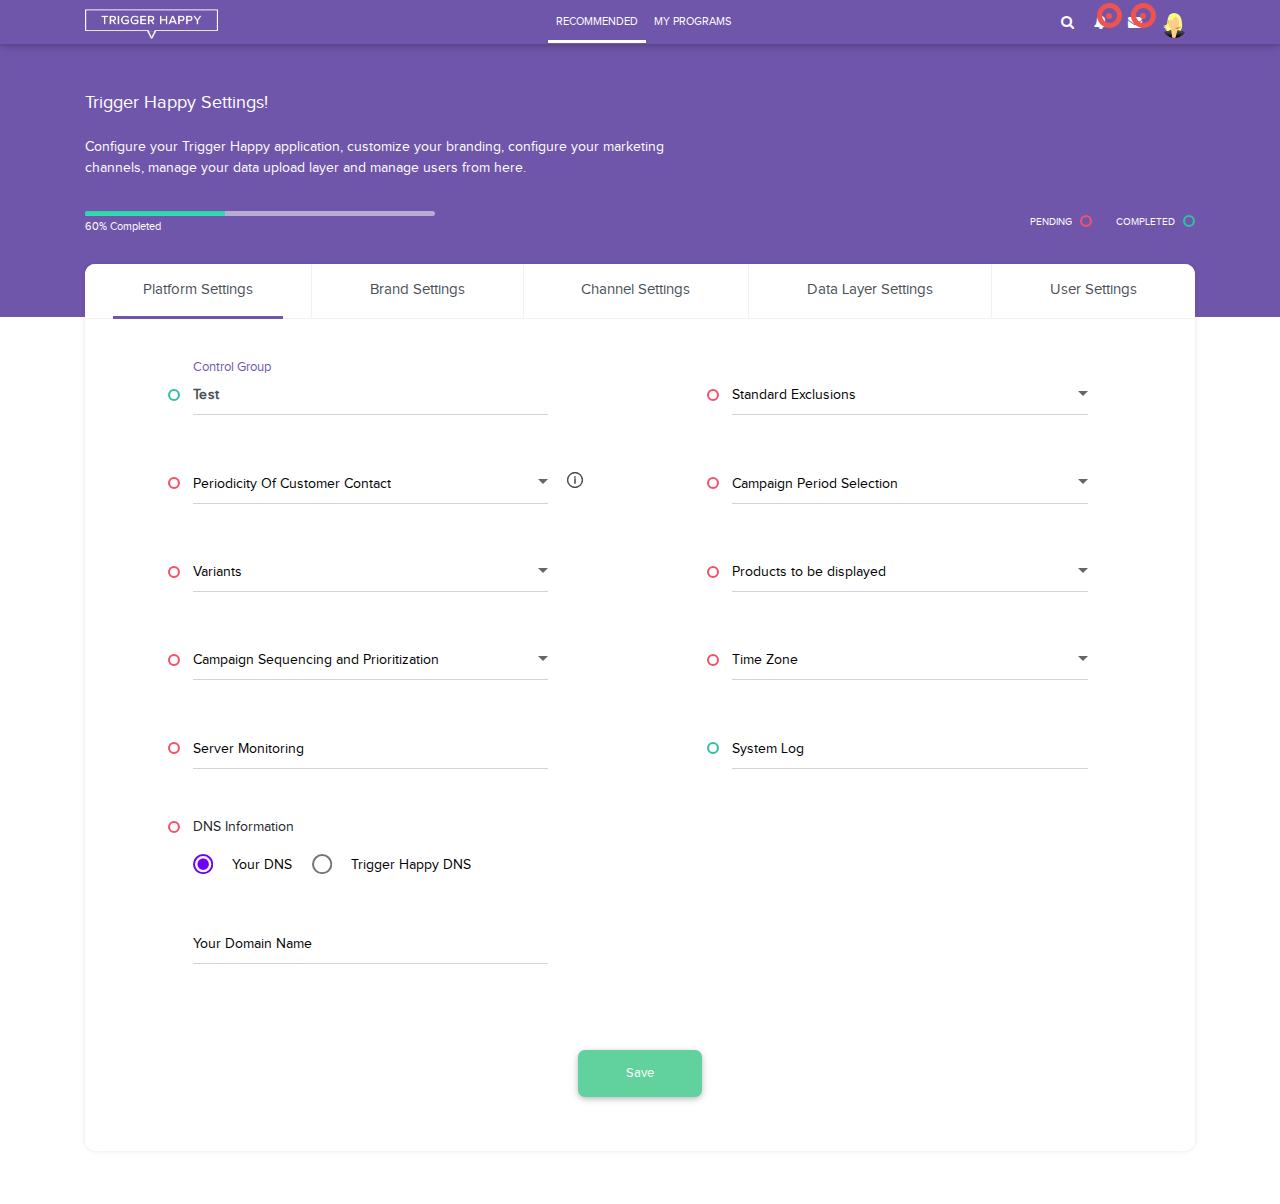
==== commit ebbbc5b3: "updated version" ====
--- a/index.html
+++ b/index.html
@@ -5,7 +5,7 @@
     <meta charset="utf-8">
     <meta name="viewport" content="width=device-width, initial-scale=1, shrink-to-fit=no">
     <meta http-equiv="x-ua-compatible" content="ie=edge">
-    <title>Happy Trigger</title>
+    <title>Trigger Happy - Administration</title>
     <!-- Font Awesome -->
     <link rel="stylesheet" href="https://maxcdn.bootstrapcdn.com/font-awesome/4.7.0/css/font-awesome.min.css">
     <!-- Bootstrap core CSS -->
@@ -228,7 +228,7 @@
                                         <div class="form-group md-form pending help-area select-field">
                                             <input type="text" id="form3" class="form-control open-input-modal">
                                             <label for="form3" class="">Periodicity Of Customer Contact</label>
-                                            <a class="help-tag" data-toggle="tooltip" data-placement="top" title="Pleaes select the time period before which a product <br /> account contacted via a particular Program may not be" href="javascript:void(0);">
+                                            <a class="help-tag" data-toggle="tooltip" data-placement="top" title="Please select the time period before which a customer <br /> contacted via a particular campaign may not be contacted again" href="javascript:void(0);">
                                                 <img src="img/happytrigger/info.svg" alt="" title="" />
                                             </a>
                                         </div>
@@ -236,7 +236,7 @@
                                     <div class="col-md-5">
                                         <div class="form-group md-form pending select-field">
                                             <input type="text" id="form4" class="form-control open-input-modal">
-                                            <label for="form4" class="">Program Period Selection</label>
+                                            <label for="form4" class="">Campaign Period Selection</label>
                                         </div>
                                     </div>
                                 </div>
@@ -260,7 +260,7 @@
                                     <div class="col-md-5">
                                         <div class="form-group md-form pending select-field">
                                             <input type="text" id="form8" class="form-control open-input-modal">
-                                            <label for="form8" class="">Program Sequencing and Prioritization</label>
+                                            <label for="form8" class="">Campaign Sequencing and Prioritization</label>
                                         </div>
                                     </div>
                                     <div class="col-md-5">
@@ -554,14 +554,14 @@
                                         <div class="row px-3 align-items-center justify-content-center align-items-md-start justify-content-md-start">
                                             <div class="mr-4">
                                                 <div class="custom-control mb-3 custom-checkbox input-selected pl-0">
-                                                    <input type="checkbox">
-                                                    <label class="darkText proxiSemibold">Yes</label>
+                                                    <input type="checkbox" class="custom-control-input" id="vpnkeyyes" checked>
+                                                    <label class="darkText proxiSemibold" for="vpnkeyyes">Yes</label>
                                                 </div>
                                             </div>
                                             <div>
                                                 <div class="custom-control pl-0 mb-3 custom-checkbox">
-                                                    <input type="checkbox">
-                                                    <label class="darkText proxiSemibold">No</label>
+                                                    <input type="checkbox" id="vpnkeyno" class="custom-control-input">
+                                                    <label class="darkText proxiSemibold" for="vpnkeyno">No</label>
                                                 </div>
                                             </div>
                                         </div>
@@ -595,10 +595,9 @@
                         </div>
                         <div class="row">
                             <div class="table-responsive">
-                                <table class="table usersTable" id="dtBasicExample">
+                                <table class="w-100 table usersTable withIcon" id="dtBasicExample">
                                     <thead>
-                                        <tr>
-                                            <th class="proxiSemibold">User Name & Email</th>
+                                            <th class="proxiSemibold">Username & Email</th>
                                             <th class="proxiSemibold">First Name</th>
                                             <th class="proxiSemibold">Last Name</th>
                                             <th class="proxiSemibold">Password</th>
@@ -606,12 +605,11 @@
                                             <th class="proxiSemibold">Seed User</th>
                                             <th class="proxiSemibold">Role</th>
                                             <th class="proxiSemibold">Department</th>
-                                            <th class="proxiSemibold">Edit</th>
-                                        </tr>
+                                            <th class="d-none"></th>
                                     </thead>
                                     <tbody>
                                         <tr>
-                                          
+                            
                                             <td>
                                                 <label class="w-100">Dhipumathew</label><span>dhipumathew04@gmail.com</span></td>
                                             <td>Dhipu</td>
@@ -620,20 +618,61 @@
                                             <td class="activeUser proxiSemibold">Active</td>
                                             <td>Yes</td>
                                             <td>Creator</td>
+                                            <td>Credit </td>
+                                            <td>
+                            
+                                                <i class="fas fa-edit"></i><i class="fa fa-trash-o"></i>
+                            
+                                            </td>
+                            
+                                        </tr>
+                                        <tr>
+                            
+                                            <td>
+                                                <label class="w-100">Dhipumathew</label><span>dhipumathew04@gmail.com</span></td>
+                                            <td>Dhipu</td>
+                                            <td>Mathew</td>
+                                            <td>Mathew0#</td>
+                                            <td class="activeUser proxiSemibold">Active</td>
+                                            <td>Yes</td>
+                                            <td>Creator</td>
+                                            <td>Credit </td>
+                                            <td>
+                                                <i class="fas fa-edit"></i><i class="fa fa-trash-o"></i>
+                                            </td>
+                                        </tr>
+                                        <tr>
+                            
+                                            <td>
+                                                <label class="w-100">Bharani</label><span>dhipumathew04@gmail.com</span></td>
+                                            <td>Dhipu</td>
+                                            <td>Mathew</td>
+                                            <td>Mathew0#</td>
+                                            <td class="inActiveUser proxiSemibold">Inactive</td>
+                                            <td>Yes</td>
+                                            <td>Creator</td>
+                                            <td>Credit </td>
+                                            <td>
+                                                <i class="fas fa-edit"></i><i class="fa fa-trash-o"></i>
+                                            </td>
+                                        </tr>
+                                        <tr>
+                            
+                                            <td>
+                                                <label class="w-100">Arun</label><span>dhipumathew04@gmail.com</span></td>
+                                            <td>Dhipu</td>
+                                            <td>Mathew</td>
+                                            <td>Mathew0#</td>
+                                            <td class="inActiveUser proxiSemibold">Inactive</td>
+                                            <td>Yes</td>
+                                            <td>Creator</td>
                                             <td>Credit</td>
                                             <td>
-                                           
-                                                <button type="button" data-toggle="dropdown" class="bgTransparent border-0" aria-haspopup="true"
-                                                aria-expanded="false"><span class="font-weight-bold">...</span></button>
-                                              
-                                              <div class="dropdown-menu">
-                                                <a class="dropdown-item" href="#">Edit</a>
-                                                <a class="dropdown-item" href="#">Delete</a>
-                                              </div>
-                                            </td>
-                                        </tr>
-                                        <tr>
-                                           
+                                                <i class="fas fa-edit"></i><i class="fa fa-trash-o"></i>
+                                            </td>
+                                        </tr>
+                                        <tr>
+                            
                                             <td>
                                                 <label class="w-100">Dhipumathew</label><span>dhipumathew04@gmail.com</span></td>
                                             <td>Dhipu</td>
@@ -644,18 +683,26 @@
                                             <td>Creator</td>
                                             <td>Credit</td>
                                             <td>
-                                           
-  <button type="button" data-toggle="dropdown" class="bgTransparent border-0" aria-haspopup="true"
-  aria-expanded="false"><span class="font-weight-bold">...</span></button>
-
-<div class="dropdown-menu">
-  <a class="dropdown-item" href="#">Edit</a>
-  <a class="dropdown-item" href="#">Delete</a>
-</div>
-                                            </td>
-                                        </tr>
-                                        <tr>
-                                            
+                                                <i class="fas fa-edit"></i><i class="fa fa-trash-o"></i>
+                                            </td>
+                                        </tr>
+                                        <tr>
+                            
+                                            <td>
+                                                <label class="w-100">Dhipumathew</label><span>dhipumathew04@gmail.com</span></td>
+                                            <td>Dhipu</td>
+                                            <td>Mathew</td>
+                                            <td>Mathew0#</td>
+                                            <td class="activeUser proxiSemibold">Active</td>
+                                            <td>Yes</td>
+                                            <td>Creator</td>
+                                            <td>Credit</td>
+                                            <td>
+                                                <i class="fas fa-edit"></i><i class="fa fa-trash-o"></i>
+                                            </td>
+                                        </tr>
+                                        <tr>
+                            
                                             <td>
                                                 <label class="w-100">Bharani</label><span>dhipumathew04@gmail.com</span></td>
                                             <td>Dhipu</td>
@@ -666,18 +713,10 @@
                                             <td>Creator</td>
                                             <td>Credit</td>
                                             <td>
-                                           
-                                                <button type="button" data-toggle="dropdown" class="bgTransparent border-0" aria-haspopup="true"
-                                                aria-expanded="false"><span class="font-weight-bold">...</span></button>
-                                              
-                                              <div class="dropdown-menu">
-                                                <a class="dropdown-item" href="#">Edit</a>
-                                                <a class="dropdown-item" href="#">Delete</a>
-                                              </div>
-                                                                                          </td>
-                                        </tr>
-                                        <tr>
-                                            
+                                                <i class="fas fa-edit"></i><i class="fa fa-trash-o"></i> </td>
+                                        </tr>
+                                        <tr>
+                            
                                             <td>
                                                 <label class="w-100">Arun</label><span>dhipumathew04@gmail.com</span></td>
                                             <td>Dhipu</td>
@@ -688,18 +727,12 @@
                                             <td>Creator</td>
                                             <td>Credit</td>
                                             <td>
-                                           
-                                                <button type="button" data-toggle="dropdown" class="bgTransparent border-0" aria-haspopup="true"
-                                                aria-expanded="false"><span class="font-weight-bold">...</span></button>
-                                              
-                                              <div class="dropdown-menu">
-                                                <a class="dropdown-item" href="#">Edit</a>
-                                                <a class="dropdown-item" href="#">Delete</a>
-                                              </div>
-                                                                                          </td>
-                                        </tr>
-                                        <tr>
-                                           
+                            
+                                                <i class="fas fa-edit"></i><i class="fa fa-trash-o"></i>
+                                            </td>
+                                        </tr>
+                                        <tr>
+                            
                                             <td>
                                                 <label class="w-100">Dhipumathew</label><span>dhipumathew04@gmail.com</span></td>
                                             <td>Dhipu</td>
@@ -708,20 +741,77 @@
                                             <td class="activeUser proxiSemibold">Active</td>
                                             <td>Yes</td>
                                             <td>Creator</td>
+                                            <td>Credit </td>
+                                            <td>
+                            
+                                                <i class="fas fa-edit"></i><i class="fa fa-trash-o"></i> </td>
+                                        </tr>
+                                        <tr>
+                            
+                                            <td>
+                                                <label class="w-100">Dhipumathew</label><span>dhipumathew04@gmail.com</span></td>
+                                            <td>Dhipu</td>
+                                            <td>Mathew</td>
+                                            <td>Mathew0#</td>
+                                            <td class="activeUser proxiSemibold">Active</td>
+                                            <td>Yes</td>
+                                            <td>Creator</td>
+                                            <td>Credit </td>
+                                            <td>
+                            
+                                                <i class="fas fa-edit"></i><i class="fa fa-trash-o"></i>
+                                            </td>
+                                        </tr>
+                                        <tr>
+                            
+                                            <td>
+                                                <label class="w-100">Bharani</label><span>dhipumathew04@gmail.com</span></td>
+                                            <td>Dhipu</td>
+                                            <td>Mathew</td>
+                                            <td>Mathew0#</td>
+                                            <td class="inActiveUser proxiSemibold">Inactive</td>
+                                            <td>Yes</td>
+                                            <td>Creator</td>
+                                            <td>Credit </td>
+                                            <td>
+                            
+                                                <i class="fas fa-edit"></i><i class="fa fa-trash-o"></i>
+                                            </td>
+                                        </tr>
+                                        <tr>
+                            
+                                            <td>
+                                                <label class="w-100">Arun</label><span>dhipumathew04@gmail.com</span></td>
+                                            <td>Dhipu</td>
+                                            <td>Mathew</td>
+                                            <td>Mathew0#</td>
+                                            <td class="inActiveUser proxiSemibold">Inactive</td>
+                                            <td>Yes</td>
+                                            <td>Creator</td>
+                                            <td>Credit </td>
+                                            <td>
+                            
+                                                <i class="fas fa-edit"></i><i class="fa fa-trash-o"></i>
+                                            </td>
+                                        </tr>
+                                        <tr>
+                            
+                                            <td>
+                                                <label class="w-100">Dhipumathew</label><span>dhipumathew04@gmail.com</span></td>
+                                            <td>Dhipu</td>
+                                            <td>Mathew</td>
+                                            <td>Mathew0#</td>
+                                            <td class="activeUser proxiSemibold">Active</td>
+                                            <td>Yes</td>
+                                            <td>Creator</td>
                                             <td>Credit</td>
                                             <td>
-                                           
-                                                <button type="button" data-toggle="dropdown" class="bgTransparent border-0" aria-haspopup="true"
-                                                aria-expanded="false"><span class="font-weight-bold">...</span></button>
-                                              
-                                              <div class="dropdown-menu">
-                                                <a class="dropdown-item" href="#">Edit</a>
-                                                <a class="dropdown-item" href="#">Delete</a>
-                                              </div>
-                                                                                          </td>
-                                        </tr>
-                                        <tr>
-                                            
+                            
+                                                <i class="fas fa-edit"></i><i class="fa fa-trash-o"></i>
+                                            </td>
+                                        </tr>
+                                        <tr>
+                            
                                             <td>
                                                 <label class="w-100">Dhipumathew</label><span>dhipumathew04@gmail.com</span></td>
                                             <td>Dhipu</td>
@@ -730,20 +820,14 @@
                                             <td class="activeUser proxiSemibold">Active</td>
                                             <td>Yes</td>
                                             <td>Creator</td>
-                                            <td>Credit</td>
-                                            <td>
-                                           
-                                                <button type="button" data-toggle="dropdown" class="bgTransparent border-0" aria-haspopup="true"
-                                                aria-expanded="false"><span class="font-weight-bold">...</span></button>
-                                              
-                                              <div class="dropdown-menu">
-                                                <a class="dropdown-item" href="#">Edit</a>
-                                                <a class="dropdown-item" href="#">Delete</a>
-                                              </div>
-                                                                                          </td>
-                                        </tr>
-                                        <tr>
-                                           
+                                            <td>Credit </td>
+                                            <td>
+                            
+                                                <i class="fas fa-edit"></i><i class="fa fa-trash-o"></i>
+                                            </td>
+                                        </tr>
+                                        <tr>
+                            
                                             <td>
                                                 <label class="w-100">Bharani</label><span>dhipumathew04@gmail.com</span></td>
                                             <td>Dhipu</td>
@@ -752,20 +836,13 @@
                                             <td class="inActiveUser proxiSemibold">Inactive</td>
                                             <td>Yes</td>
                                             <td>Creator</td>
-                                            <td>Credit</td>
-                                            <td>
-                                           
-                                                <button type="button" data-toggle="dropdown" class="bgTransparent border-0" aria-haspopup="true"
-                                                aria-expanded="false"><span class="font-weight-bold">...</span></button>
-                                              
-                                              <div class="dropdown-menu">
-                                                <a class="dropdown-item" href="#">Edit</a>
-                                                <a class="dropdown-item" href="#">Delete</a>
-                                              </div>
-                                                                                          </td>
-                                        </tr>
-                                        <tr>
-                                            
+                                            <td>Credit </td>
+                                            <td>
+                                                <i class="fas fa-edit"></i><i class="fa fa-trash-o"></i>
+                                            </td>
+                                        </tr>
+                                        <tr>
+                            
                                             <td>
                                                 <label class="w-100">Arun</label><span>dhipumathew04@gmail.com</span></td>
                                             <td>Dhipu</td>
@@ -774,197 +851,14 @@
                                             <td class="inActiveUser proxiSemibold">Inactive</td>
                                             <td>Yes</td>
                                             <td>Creator</td>
-                                            <td>Credit</td>
-                                            <td>
-                                           
-                                                <button type="button" data-toggle="dropdown" class="bgTransparent border-0" aria-haspopup="true"
-                                                aria-expanded="false"><span class="font-weight-bold">...</span></button>
-                                              
-                                              <div class="dropdown-menu">
-                                                <a class="dropdown-item" href="#">Edit</a>
-                                                <a class="dropdown-item" href="#">Delete</a>
-                                              </div>
-                                                                                          </td>
-                                        </tr>
-                                        <tr>
-                                           
-                                            <td>
-                                                <label class="w-100">Dhipumathew</label><span>dhipumathew04@gmail.com</span></td>
-                                            <td>Dhipu</td>
-                                            <td>Mathew</td>
-                                            <td>Mathew0#</td>
-                                            <td class="activeUser proxiSemibold">Active</td>
-                                            <td>Yes</td>
-                                            <td>Creator</td>
-                                            <td>Credit</td>
-                                            <td>
-                                           
-                                                <button type="button" data-toggle="dropdown" class="bgTransparent border-0" aria-haspopup="true"
-                                                aria-expanded="false"><span class="font-weight-bold">...</span></button>
-                                              
-                                              <div class="dropdown-menu">
-                                                <a class="dropdown-item" href="#">Edit</a>
-                                                <a class="dropdown-item" href="#">Delete</a>
-                                              </div>
-                                                                                          </td>
-                                        </tr>
-                                        <tr>
-                                           
-                                            <td>
-                                                <label class="w-100">Dhipumathew</label><span>dhipumathew04@gmail.com</span></td>
-                                            <td>Dhipu</td>
-                                            <td>Mathew</td>
-                                            <td>Mathew0#</td>
-                                            <td class="activeUser proxiSemibold">Active</td>
-                                            <td>Yes</td>
-                                            <td>Creator</td>
-                                            <td>Credit</td>
-                                            <td>
-                                           
-                                                <button type="button" data-toggle="dropdown" class="bgTransparent border-0" aria-haspopup="true"
-                                                aria-expanded="false"><span class="font-weight-bold">...</span></button>
-                                              
-                                              <div class="dropdown-menu">
-                                                <a class="dropdown-item" href="#">Edit</a>
-                                                <a class="dropdown-item" href="#">Delete</a>
-                                              </div>
-                                                                                          </td>
-                                        </tr>
-                                        <tr>
-                                           
-                                            <td>
-                                                <label class="w-100">Bharani</label><span>dhipumathew04@gmail.com</span></td>
-                                            <td>Dhipu</td>
-                                            <td>Mathew</td>
-                                            <td>Mathew0#</td>
-                                            <td class="inActiveUser proxiSemibold">Inactive</td>
-                                            <td>Yes</td>
-                                            <td>Creator</td>
-                                            <td>Credit</td>
-                                            <td>
-                                           
-                                                <button type="button" data-toggle="dropdown" class="bgTransparent border-0" aria-haspopup="true"
-                                                aria-expanded="false"><span class="font-weight-bold">...</span></button>
-                                              
-                                              <div class="dropdown-menu">
-                                                <a class="dropdown-item" href="#">Edit</a>
-                                                <a class="dropdown-item" href="#">Delete</a>
-                                              </div>
-                                                                                          </td>
-                                        </tr>
-                                        <tr>
-                                           
-                                            <td>
-                                                <label class="w-100">Arun</label><span>dhipumathew04@gmail.com</span></td>
-                                            <td>Dhipu</td>
-                                            <td>Mathew</td>
-                                            <td>Mathew0#</td>
-                                            <td class="inActiveUser proxiSemibold">Inactive</td>
-                                            <td>Yes</td>
-                                            <td>Creator</td>
-                                            <td>Credit</td>
-                                            <td>
-                                           
-                                                <button type="button" data-toggle="dropdown" class="bgTransparent border-0" aria-haspopup="true"
-                                                aria-expanded="false"><span class="font-weight-bold">...</span></button>
-                                              
-                                              <div class="dropdown-menu">
-                                                <a class="dropdown-item" href="#">Edit</a>
-                                                <a class="dropdown-item" href="#">Delete</a>
-                                              </div>
-                                                                                          </td>
-                                        </tr>
-                                        <tr>
-                                           
-                                            <td>
-                                                <label class="w-100">Dhipumathew</label><span>dhipumathew04@gmail.com</span></td>
-                                            <td>Dhipu</td>
-                                            <td>Mathew</td>
-                                            <td>Mathew0#</td>
-                                            <td class="activeUser proxiSemibold">Active</td>
-                                            <td>Yes</td>
-                                            <td>Creator</td>
-                                            <td>Credit</td>
-                                            <td>
-                                           
-                                                <button type="button" data-toggle="dropdown" class="bgTransparent border-0" aria-haspopup="true"
-                                                aria-expanded="false"><span class="font-weight-bold">...</span></button>
-                                              
-                                              <div class="dropdown-menu">
-                                                <a class="dropdown-item" href="#">Edit</a>
-                                                <a class="dropdown-item" href="#">Delete</a>
-                                              </div>
-                                                                                          </td>
-                                        </tr>
-                                        <tr>
-                                           
-                                            <td>
-                                                <label class="w-100">Dhipumathew</label><span>dhipumathew04@gmail.com</span></td>
-                                            <td>Dhipu</td>
-                                            <td>Mathew</td>
-                                            <td>Mathew0#</td>
-                                            <td class="activeUser proxiSemibold">Active</td>
-                                            <td>Yes</td>
-                                            <td>Creator</td>
-                                            <td>Credit</td>
-                                            <td>
-                                           
-                                                <button type="button" data-toggle="dropdown" class="bgTransparent border-0" aria-haspopup="true"
-                                                aria-expanded="false"><span class="font-weight-bold">...</span></button>
-                                              
-                                              <div class="dropdown-menu">
-                                                <a class="dropdown-item" href="#">Edit</a>
-                                                <a class="dropdown-item" href="#">Delete</a>
-                                              </div>
-                                                                                          </td>
-                                        </tr>
-                                        <tr>
-                                           
-                                            <td>
-                                                <label class="w-100">Bharani</label><span>dhipumathew04@gmail.com</span></td>
-                                            <td>Dhipu</td>
-                                            <td>Mathew</td>
-                                            <td>Mathew0#</td>
-                                            <td class="inActiveUser proxiSemibold">Inactive</td>
-                                            <td>Yes</td>
-                                            <td>Creator</td>
-                                            <td>Credit</td>
-                                            <td>
-                                           
-                                                <button type="button" data-toggle="dropdown" class="bgTransparent border-0" aria-haspopup="true"
-                                                aria-expanded="false"><span class="font-weight-bold">...</span></button>
-                                              
-                                              <div class="dropdown-menu">
-                                                <a class="dropdown-item" href="#">Edit</a>
-                                                <a class="dropdown-item" href="#">Delete</a>
-                                              </div>
-                                                                                          </td>
-                                        </tr>
-                                        <tr>
-                                          
-                                            <td>
-                                                <label class="w-100">Arun</label><span>dhipumathew04@gmail.com</span></td>
-                                            <td>Dhipu</td>
-                                            <td>Mathew</td>
-                                            <td>Mathew0#</td>
-                                            <td class="inActiveUser proxiSemibold">Inactive</td>
-                                            <td>Yes</td>
-                                            <td>Creator</td>
-                                            <td>Credit</td>
-                                            <td>
-                                           
-                                                <button type="button" data-toggle="dropdown" class="bgTransparent border-0" aria-haspopup="true"
-                                                aria-expanded="false"><span class="font-weight-bold">...</span></button>
-                                              
-                                              <div class="dropdown-menu">
-                                                <a class="dropdown-item" href="#">Edit</a>
-                                                <a class="dropdown-item" href="#">Delete</a>
-                                              </div>
-                                                                                          </td>
+                                            <td>Credit </td>
+                                            <td>
+                            
+                                                <i class="fas fa-edit"></i><i class="fa fa-trash-o"></i> </td>
                                         </tr>
                                     </tbody>
                                 </table>
-
+                            
                             </div>
                         </div>
                     </div>
@@ -989,8 +883,10 @@
     <script>
         jQuery(document).ready(function() {
 
+
+            
             $('#dtBasicExample').DataTable({
-            	"dom": '<t><"td-footer"ilp>'
+                "dom": '<t><"td-footer"ilp>'
             });
             $('.dataTables_length').addClass('bs-select');
 
@@ -1030,6 +926,7 @@
 
             //open popup
 		    $('.createUser').click(function(){
+                
 		    	$("#createUser").modal('show');	
 		    })
 
@@ -1143,7 +1040,7 @@
                     <div class="row justify-content-between">
                         <div class="col-md-5">
                             <div class="form-group md-form completed">
-                                <input value="CGS" type="text" id="userform3" class="form-control">
+                                <input value="Trigger Happy User" type="text" id="userform3" class="form-control">
                                 <label for="userform3" class="active">Username</label>
                             </div>
                         </div>
--- a/styles.css
+++ b/styles.css
@@ -10,6 +10,12 @@
 @font-face {
   font-family: 'proxima_novasemibold';
   src: url("font/proximanova/ProximaNova-Semibold.woff2") format("woff2"), url("font/proximanova/ProximaNova-Semibold.woff") format("woff");
+  font-weight: normal;
+  font-style: normal; }
+
+@font-face {
+  font-family: 'proxima_novalight';
+  src: url("font/proximanova/ProximaNova-Light.woff2") format("woff2"), url("font/proximanova/ProximaNova-Light.woff") format("woff");
   font-weight: normal;
   font-style: normal; }
 
@@ -544,7 +550,7 @@
   border-radius: 10px; }
 
 .btn {
-  border-radius: 7px; }
+  border-radius: 7px !important; }
 
 .input-selected .checked + label, .custom-radio .checked + label {
   color: #7056aa; }
@@ -890,6 +896,9 @@
   margin-bottom: 25px !important;
   padding-top: 14px; }
 
+.rejectionTable .w-105px {
+  width: 105px; }
+
 .rejectionTable td:last-child {
   text-align: left !important; }
 
@@ -921,6 +930,12 @@
 
 .md-form input[type="text"]:focus:not([readonly]) + label, .md-form input[type="email"]:focus:not([readonly]) + label, .md-form input[type="password"]:focus:not([readonly]) + label {
   color: #7056aa !important; }
+
+.text-transform-inherit {
+  text-transform: inherit !important; }
+
+.appendRow td {
+  box-shadow: none !important; }
 
 .appendRow td:last-child {
   padding-bottom: 8px !important; }
@@ -1041,6 +1056,89 @@
 button:focus, button:active, button:visited, a:focus, a:active, a:visited, img, input, textarea {
   outline: none !important; }
 
+.usersTable.withIcon td:last-child {
+  padding-bottom: 8px !important;
+  position: absolute;
+  right: 0;
+  width: 126px;
+  background-color: #fff;
+  visibility: hidden;
+  opacity: 0;
+  text-align: left;
+  display: flex;
+  align-items: center;
+  box-shadow: none !important;
+  margin-top: 4px;
+  margin-right: 5px;
+  border: none; }
+
+.usersTable.withIcon tr:hover td:last-child {
+  visibility: visible;
+  opacity: 1; }
+
+.usersTable.withIcon tr td .fa-edit {
+  font-family: fontawesome;
+  font-size: 20px;
+  font-style: inherit;
+  margin-right: 10px; }
+  .usersTable.withIcon tr td .fa-edit:before {
+    padding-top: 3px; }
+
+.usersTable.withIcon tr td .fa-edit, .usersTable.withIcon tr td .fa-trash-o {
+  cursor: pointer;
+  height: 38px;
+  width: 38px;
+  text-align: center;
+  z-index: 9;
+  position: relative;
+  display: flex;
+  flex-flow: column;
+  align-items: center;
+  justify-content: center; }
+
+.usersTable.withIcon tr td .fa-edit:after, .usersTable.withIcon tr td .fa-trash-o:after {
+  position: absolute;
+  height: 38px;
+  width: 38px;
+  content: "";
+  left: 0;
+  border-radius: 50%;
+  z-index: -1; }
+
+.usersTable.withIcon tr td .fa-edit:before, .usersTable.withIcon tr td .fa-trash-o:before {
+  height: 38px;
+  width: 38px; }
+
+.usersTable.withIcon tr td .fa-edit:hover:after, .usersTable.withIcon tr td .fa-trash-o:hover:after {
+  background: rgba(222, 226, 230, 0.5); }
+
+.usersTable.withIcon tr td .fa-trash-o {
+  font-size: 20px;
+  z-index: 9; }
+  .usersTable.withIcon tr td .fa-trash-o:before {
+    margin-top: 7px; }
+
+#main, #maintwo {
+  width: 500px;
+  height: 500px;
+  margin: 0 auto; }
+
+.pushNotification #main {
+  width: 300px !important;
+  height: 340px !important; }
+
+#funnelPanel {
+  width: 600px;
+  margin: 0 auto; }
+  #funnelPanel text {
+    font-weight: 900; }
+
+table.dataTable tbody td, table.dataTable tbody span, table.dataTable tbody label {
+  font-family: proxima_novalight !important; }
+
+tr:hover td {
+  box-shadow: inset 0px 6px 8px -10px #000, inset 0px -10px 8px -10px rgba(117, 117, 117, 0.5); }
+
 @media (max-width: 1023px) {
   .navbar-collapse {
     padding: 0 10px; }
@@ -1048,6 +1146,11 @@
     float: right; } }
 
 @media (max-width: 767px) {
+  .funnelGraph {
+    width: 100%;
+    overflow-x: scroll; }
+  .campaignSummaryTabs {
+    width: 100% !important; }
   .tblTop-40 .dataTables_wrapper {
     top: inherit !important; }
   .help-tag {
